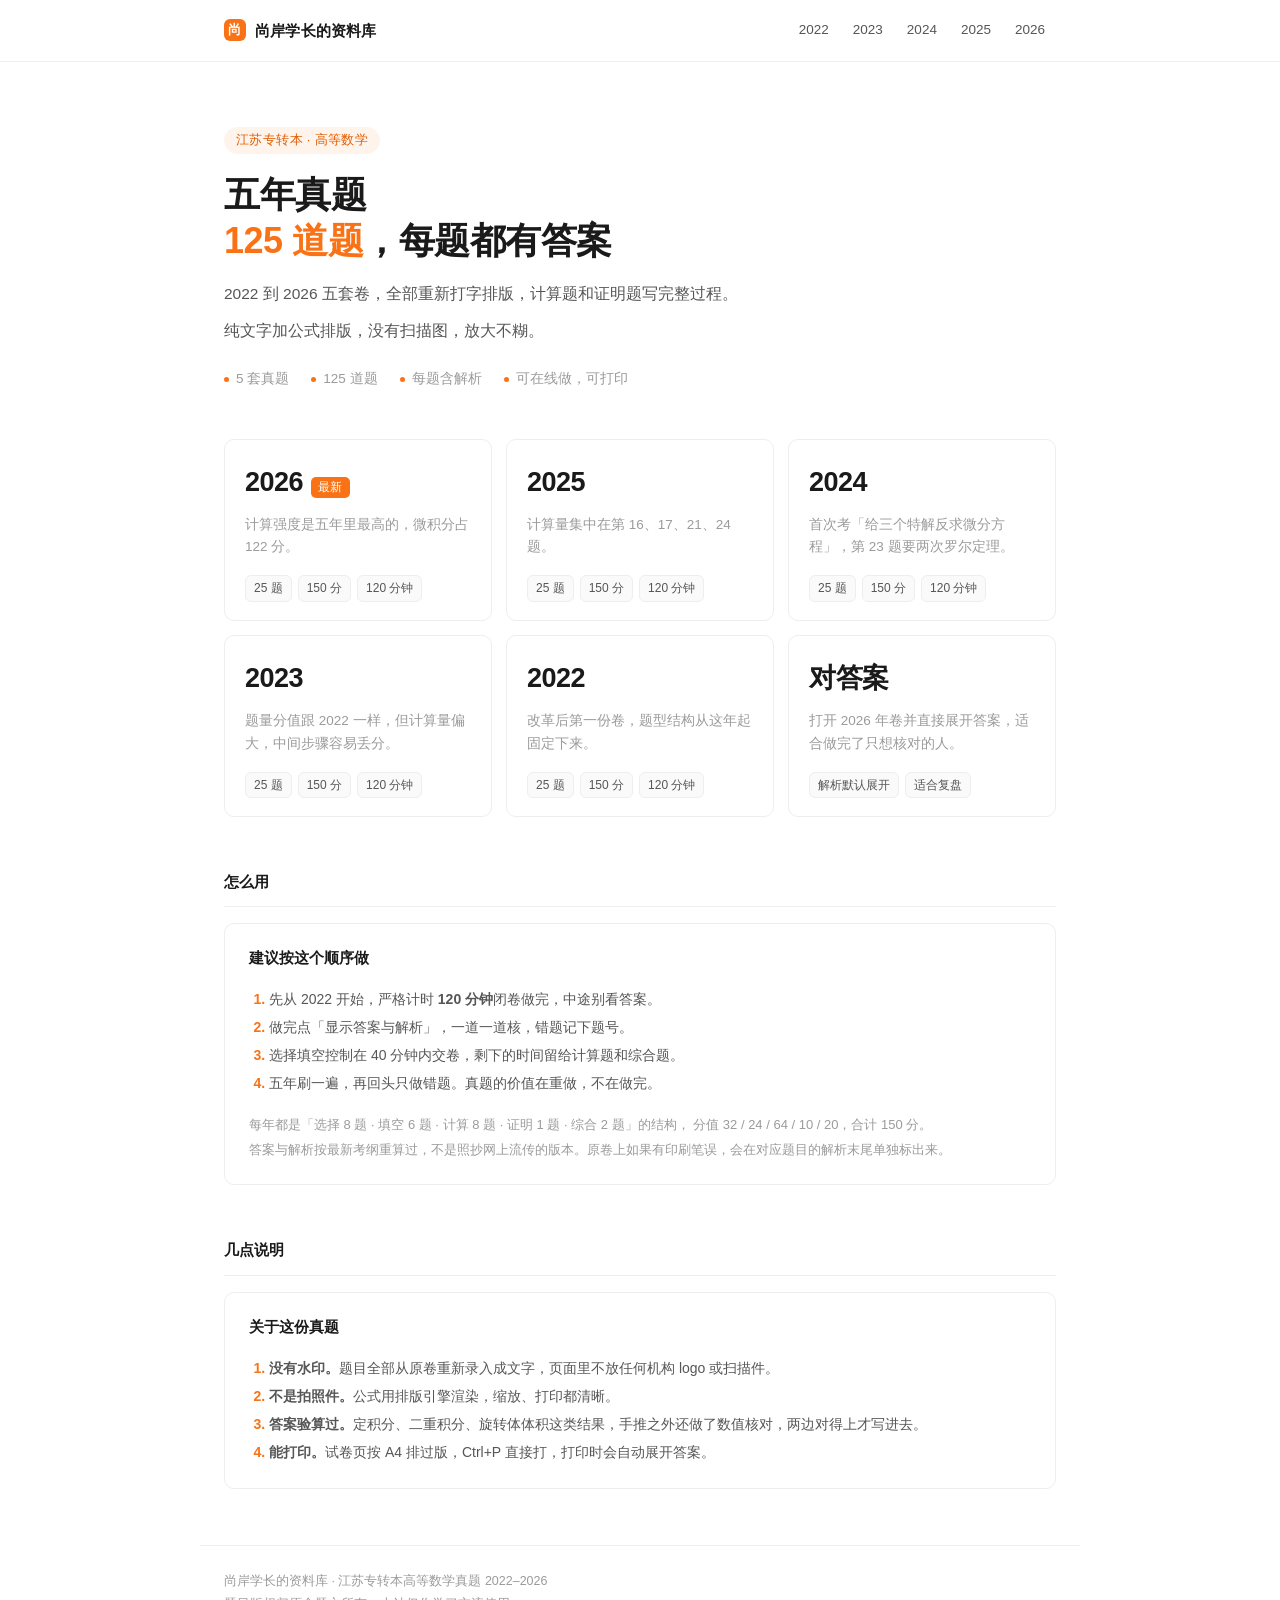
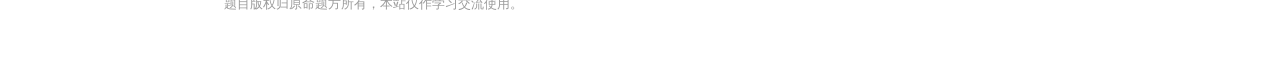
==== index.html @ 89aaf675 "江苏专转本高数真题 2022-2026 静态站" ====
<!doctype html>
<html lang="zh-CN">
<head>
<meta charset="utf-8">
<meta name="viewport" content="width=device-width, initial-scale=1">
<title>尚岸学长的资料库 · 江苏专转本高等数学真题 2022–2026</title>
<meta name="description" content="尚岸学长的资料库：2022 至 2026 年江苏省普通高校专转本选拔考试高等数学真题，共 125 题，全部含答案与完整解析，网页直接看，手机也能开。">
<meta name="theme-color" content="#F97316">
<link rel="stylesheet" href="assets/style.css">
</head>
<body>

<div class="topbar">
  <div class="topbar-in">
    <a class="brand" href="index.html"><span class="mark">尚</span>尚岸学长的资料库</a>
    <nav class="topnav">
      <a href="paper.html?y=2022">2022</a>
      <a href="paper.html?y=2023">2023</a>
      <a href="paper.html?y=2024">2024</a>
      <a href="paper.html?y=2025">2025</a>
      <a href="paper.html?y=2026">2026</a>
    </nav>
  </div>
</div>

<div class="wrap">

  <div class="hero">
    <span class="eyebrow">江苏专转本 · 高等数学</span>
    <h1>五年真题<br><span class="o">125 道题</span>，每题都有答案</h1>
    <p class="lead">2022 到 2026 五套卷，全部重新打字排版，计算题和证明题写完整过程。</p>
    <p class="lead">纯文字加公式排版，没有扫描图，放大不糊。</p>
    <div class="meta-line">
      <span>5 套真题</span>
      <span>125 道题</span>
      <span>每题含解析</span>
      <span>可在线做，可打印</span>
    </div>
  </div>

  <div class="year-grid">
    <a class="ycard" href="paper.html?y=2026">
      <div class="yr">2026<small>最新</small></div>
      <div class="desc">计算强度是五年里最高的，微积分占 122 分。</div>
      <div class="tags"><span class="tag">25 题</span><span class="tag">150 分</span><span class="tag">120 分钟</span></div>
    </a>

    <a class="ycard" href="paper.html?y=2025">
      <div class="yr">2025</div>
      <div class="desc">计算量集中在第 16、17、21、24 题。</div>
      <div class="tags"><span class="tag">25 题</span><span class="tag">150 分</span><span class="tag">120 分钟</span></div>
    </a>

    <a class="ycard" href="paper.html?y=2024">
      <div class="yr">2024</div>
      <div class="desc">首次考「给三个特解反求微分方程」，第 23 题要两次罗尔定理。</div>
      <div class="tags"><span class="tag">25 题</span><span class="tag">150 分</span><span class="tag">120 分钟</span></div>
    </a>

    <a class="ycard" href="paper.html?y=2023">
      <div class="yr">2023</div>
      <div class="desc">题量分值跟 2022 一样，但计算量偏大，中间步骤容易丢分。</div>
      <div class="tags"><span class="tag">25 题</span><span class="tag">150 分</span><span class="tag">120 分钟</span></div>
    </a>

    <a class="ycard" href="paper.html?y=2022">
      <div class="yr">2022</div>
      <div class="desc">改革后第一份卷，题型结构从这年起固定下来。</div>
      <div class="tags"><span class="tag">25 题</span><span class="tag">150 分</span><span class="tag">120 分钟</span></div>
    </a>

    <a class="ycard" href="paper.html?y=2026&amp;a=1">
      <div class="yr">对答案</div>
      <div class="desc">打开 2026 年卷并直接展开答案，适合做完了只想核对的人。</div>
      <div class="tags"><span class="tag">解析默认展开</span><span class="tag">适合复盘</span></div>
    </a>
  </div>

  <div class="section-title">怎么用</div>
  <div class="howto">
    <h3>建议按这个顺序做</h3>
    <ol>
      <li>先从 2022 开始，严格计时 <b>120 分钟</b>闭卷做完，中途别看答案。</li>
      <li>做完点「显示答案与解析」，一道一道核，错题记下题号。</li>
      <li>选择填空控制在 40 分钟内交卷，剩下的时间留给计算题和综合题。</li>
      <li>五年刷一遍，再回头只做错题。真题的价值在重做，不在做完。</li>
    </ol>
    <div class="fine">
      每年都是「选择 8 题 · 填空 6 题 · 计算 8 题 · 证明 1 题 · 综合 2 题」的结构，
      分值 32 / 24 / 64 / 10 / 20，合计 150 分。<br>
      答案与解析按最新考纲重算过，不是照抄网上流传的版本。原卷上如果有印刷笔误，会在对应题目的解析末尾单独标出来。
    </div>
  </div>

  <div class="section-title">几点说明</div>
  <div class="howto">
    <h3>关于这份真题</h3>
    <ol>
      <li><b>没有水印。</b>题目全部从原卷重新录入成文字，页面里不放任何机构 logo 或扫描件。</li>
      <li><b>不是拍照件。</b>公式用排版引擎渲染，缩放、打印都清晰。</li>
      <li><b>答案验算过。</b>定积分、二重积分、旋转体体积这类结果，手推之外还做了数值核对，两边对得上才写进去。</li>
      <li><b>能打印。</b>试卷页按 A4 排过版，Ctrl+P 直接打，打印时会自动展开答案。</li>
    </ol>
  </div>

</div>

<footer class="foot">
  尚岸学长的资料库 · 江苏专转本高等数学真题 2022–2026<br>
  题目版权归原命题方所有，本站仅作学习交流使用。
</footer>

<script src="assets/site.js"></script>
</body>
</html>
---- assets/style.css ----
/* 尚岸学长的资料库 · 江苏专转本高等数学真题
   简约白底 + 橘色点缀，无第三方品牌元素 */

:root {
  --white: #FFFFFF;
  --bg: #FFFFFF;
  --soft: #FAFAFA;
  --ink: #1A1A1A;
  --ink-2: #565656;
  --ink-3: #9B9B9B;
  --line: #EEEEEE;
  --line-2: #E2E2E2;
  --o: #F97316;
  --o-d: #E25C00;
  --o-t: #FFF4EC;
  --o-line: #FFD9BE;
  --radius: 10px;
}

* { box-sizing: border-box; }

html { -webkit-text-size-adjust: 100%; }

body {
  margin: 0;
  background: var(--bg);
  color: var(--ink);
  font-family: -apple-system, BlinkMacSystemFont, "Segoe UI", "PingFang SC",
               "Hiragino Sans GB", "Microsoft YaHei", "Helvetica Neue", Arial, sans-serif;
  -webkit-font-smoothing: antialiased;
  line-height: 1.7;
  font-size: 15px;
}

a { color: var(--o-d); text-decoration: none; }
a:hover { color: var(--o); }

/* ---------- 顶部 ---------- */
.topbar {
  background: rgba(255,255,255,.94);
  border-bottom: 1px solid var(--line);
  backdrop-filter: saturate(180%) blur(10px);
  position: sticky; top: 0; z-index: 50;
}
.topbar-in {
  max-width: 880px; margin: 0 auto; padding: 14px 24px;
  display: flex; align-items: center; gap: 12px;
}
.brand {
  display: inline-flex; align-items: center; gap: 9px;
  font-size: 15px; font-weight: 600; color: var(--ink); white-space: nowrap;
  letter-spacing: .2px;
}
.brand:hover { color: var(--ink); }
.brand .mark {
  width: 22px; height: 22px; border-radius: 6px; background: var(--o);
  color: #fff; font-size: 13px; font-weight: 600; line-height: 22px;
  text-align: center; flex: 0 0 auto;
}
.topnav { margin-left: auto; display: flex; gap: 2px; flex-wrap: nowrap; }
.topnav a {
  font-size: 13.5px; color: var(--ink-2); padding: 5px 11px; border-radius: 7px;
  transition: background .14s ease, color .14s ease;
}
.topnav a:hover { background: var(--soft); color: var(--ink); }
.topnav a.on { background: var(--o); color: #fff; }

/* ---------- 容器 ---------- */
.wrap { max-width: 880px; margin: 0 auto; padding: 0 24px 0; }

/* ---------- 首页 ---------- */
.hero { padding: 64px 0 8px; }
.hero .eyebrow {
  display: inline-block; font-size: 12.5px; color: var(--o-d); background: var(--o-t);
  border-radius: 999px; padding: 3px 12px; margin-bottom: 18px; letter-spacing: .4px;
}
.hero h1 {
  font-size: 36px; line-height: 1.28; margin: 0 0 16px; font-weight: 700;
  letter-spacing: -.5px;
}
.hero h1 .o { color: var(--o); }
.hero p.lead {
  font-size: 15.5px; color: var(--ink-2); margin: 0 0 8px; max-width: 620px; line-height: 1.85;
}
.hero .meta-line {
  font-size: 13.5px; color: var(--ink-3); margin-top: 22px;
  display: flex; gap: 10px 22px; flex-wrap: wrap;
}
.hero .meta-line span { display: inline-flex; align-items: center; gap: 7px; }
.hero .meta-line span::before {
  content: ""; width: 5px; height: 5px; border-radius: 50%; background: var(--o);
}

/* 年份卡 */
.year-grid {
  display: grid; grid-template-columns: repeat(auto-fill, minmax(258px, 1fr));
  gap: 14px; margin-top: 40px;
}
.ycard {
  display: flex; flex-direction: column;
  background: var(--white); border: 1px solid var(--line);
  border-radius: var(--radius); padding: 20px 20px 18px; position: relative;
  transition: border-color .16s ease, box-shadow .16s ease, transform .16s ease;
}
.ycard:hover {
  border-color: var(--o); box-shadow: 0 4px 18px -6px rgba(249,115,22,.18);
  transform: translateY(-1px); color: inherit;
}
.ycard .yr {
  font-size: 27px; font-weight: 700; letter-spacing: -.5px; color: var(--ink);
  display: flex; align-items: baseline; gap: 8px;
}
.ycard .yr small {
  font-size: 11.5px; font-weight: 500; color: #fff; background: var(--o);
  border-radius: 5px; padding: 1px 7px; letter-spacing: .3px;
}
.ycard .desc { font-size: 13.5px; color: var(--ink-3); margin-top: 8px; line-height: 1.7; }
.ycard .tags { margin-top: auto; padding-top: 16px; display: flex; gap: 6px; flex-wrap: wrap; }
.tag {
  font-size: 12px; color: var(--ink-2); background: var(--soft);
  border: 1px solid var(--line); border-radius: 6px; padding: 2px 8px;
}
.ycard .go { position: absolute; right: 18px; top: 22px; font-size: 13px; color: var(--o); }

/* 区块标题 */
.section-title {
  font-size: 15px; font-weight: 600; color: var(--ink); margin: 52px 0 16px;
  padding-bottom: 12px; border-bottom: 1px solid var(--line);
}

.howto {
  border: 1px solid var(--line); border-radius: var(--radius);
  padding: 22px 24px; margin-top: 16px;
}
.howto h3 { font-size: 14.5px; margin: 0 0 14px; font-weight: 600; }
.howto ol { margin: 0; padding-left: 20px; font-size: 14px; color: var(--ink-2); line-height: 2; }
.howto ol li::marker { color: var(--o); font-weight: 600; }
.howto .fine { font-size: 13px; color: var(--ink-3); margin-top: 16px; line-height: 1.9; }
.howto .fine b { color: var(--ink-2); }

footer.foot {
  max-width: 880px; margin: 56px auto 0; padding: 24px 24px 56px;
  font-size: 12.5px; color: var(--ink-3); line-height: 1.9;
  border-top: 1px solid var(--line);
}

/* ---------- 试卷页 ---------- */
.paper-head { padding: 48px 0 0; text-align: center; }
.paper-head h1 {
  font-size: 23px; margin: 0 0 10px; font-weight: 700; letter-spacing: -.3px;
}
.paper-head .meta { font-size: 13px; color: var(--ink-3); margin: 0; }
.paper-head .meta i { font-style: normal; margin: 0 10px; color: var(--line-2); }
.paper-head .rule { height: 3px; width: 44px; background: var(--o); margin: 26px auto 0; border-radius: 2px; }

.toolbar { display: flex; align-items: center; gap: 10px; flex-wrap: wrap; padding: 26px 0 0; }
.btn {
  font-family: inherit; font-size: 13.5px; cursor: pointer; line-height: 1.4;
  background: var(--white); color: var(--ink-2);
  border: 1px solid var(--line-2); border-radius: 8px; padding: 7px 15px;
  transition: all .14s ease;
}
.btn:hover { border-color: var(--ink-3); color: var(--ink); }
.btn.primary { background: var(--o); border-color: var(--o); color: #fff; font-weight: 500; }
.btn.primary:hover { background: var(--o-d); border-color: var(--o-d); color: #fff; }
.btn.on { background: var(--o-t); border-color: var(--o-line); color: var(--o-d); }
.toolbar .spacer { flex: 1; }
.toolbar .hint { font-size: 12.5px; color: var(--ink-3); }

.notebox {
  background: var(--soft); border: 1px solid var(--line);
  padding: 13px 16px; font-size: 13px; color: var(--ink-2); line-height: 1.8;
  margin: 18px 0 0; border-radius: 8px;
}

/* 分节 */
.sec { margin-top: 46px; }
.sec > h2 {
  font-size: 16px; margin: 0 0 8px; font-weight: 700; letter-spacing: .2px;
  position: relative; padding-left: 13px; line-height: 1.55;
}
.sec > h2::before {
  content: ""; position: absolute; left: 0; top: .38em;
  width: 3px; height: 15px; background: var(--o); border-radius: 2px;
}
.sec > h2 em { font-style: normal; font-size: 12.5px; color: var(--ink-3); font-weight: 400; margin-left: 8px; }
.sec > .secnote { font-size: 13px; color: var(--ink-3); margin: 0 0 18px 13px; }

/* 题目 */
.q {
  border: 1px solid var(--line); border-radius: var(--radius);
  padding: 20px 22px 18px; margin: 0 0 12px; background: var(--white);
  transition: border-color .16s ease;
}
.q:hover { border-color: var(--line-2); }
.q .stem { font-size: 15px; line-height: 2; }
.q .qn { color: var(--o); font-weight: 700; margin-right: 6px; }
.opts { display: flex; flex-wrap: wrap; gap: 6px 40px; margin: 10px 0 0 23px; font-size: 14.5px; }
.opts > div { min-width: 100px; }
.opts .k { color: var(--ink-3); margin-right: 5px; font-weight: 600; }

/* 解析 */
.sol {
  display: none; margin: 16px 0 0; padding: 16px 16px 6px;
  border-top: 1px solid var(--line); background: var(--soft); border-radius: 8px;
  font-size: 14px; line-height: 2; color: var(--ink-2);
}
body.show-answer .sol { display: block; }
.sol .anstag {
  display: inline-block; font-size: 12px; color: var(--o-d); background: var(--o-t);
  border: 1px solid var(--o-line); border-radius: 5px;
  padding: 1px 8px; margin-right: 9px; font-weight: 500;
}
.sol .lab {
  display: inline; font-size: 12px; color: #7D7D7D;
  letter-spacing: .5px; margin-right: 7px; font-weight: 500;
}
.solbody { margin-top: 8px; }
.sol strong { color: var(--ink); font-weight: 600; }
.sol p { margin: 6px 0; }

/* 解析里的空行 → 段间距 */
.pgap { display: block; height: 8px; }

/* 表格 */
.tbl { overflow-x: auto; margin: 10px 0; }
.tbl table { border-collapse: collapse; font-size: 13.5px; }
.tbl th, .tbl td { border: 1px solid var(--line-2); padding: 6px 15px; text-align: center; white-space: nowrap; }
.tbl th { background: var(--white); font-weight: 600; color: var(--ink); }

/* 卷尾答案速查（默认不显示，点开答案才出现） */
.ansblock { display: none; margin-top: 46px; }
body.show-answer .ansblock { display: block; }
.ansblock > h2 {
  font-size: 16px; margin: 0 0 6px; font-weight: 700;
  position: relative; padding-left: 13px; line-height: 1.55;
}
.ansblock > h2::before {
  content: ""; position: absolute; left: 0; top: .38em;
  width: 3px; height: 15px; background: var(--o); border-radius: 2px;
}
.ansblock .sub { font-size: 13px; color: var(--ink-3); margin: 0 0 14px 13px; }
.ansbox {
  border: 1px solid var(--line); border-radius: var(--radius);
  padding: 18px 20px; font-size: 14px; line-height: 2.1; background: var(--white);
}
.ansbox b { color: var(--o-d); font-weight: 600; }
.ansbox .row { margin-bottom: 8px; }
.ansbox .row:last-child { margin-bottom: 0; }
.ansbox .cell { display: inline-block; margin-right: 18px; white-space: nowrap; }

.paper-foot {
  margin-top: 44px; padding: 22px 0 0; border-top: 1px solid var(--line);
  text-align: center; font-size: 13px; color: var(--ink-3); line-height: 2;
}

/* MathJax */
mjx-container { font-size: 103% !important; }
mjx-container[display="true"] { margin: 10px 0 !important; }
mjx-container[jax="SVG"][display="true"] { overflow-x: auto; overflow-y: hidden; }

.loading { padding: 90px 0; text-align: center; color: var(--ink-3); font-size: 14px; }

.totop {
  position: fixed; right: 22px; bottom: 22px; z-index: 60;
  width: 38px; height: 38px; border-radius: 50%;
  background: var(--white); border: 1px solid var(--line-2); color: var(--ink-2);
  box-shadow: 0 4px 14px -6px rgba(0,0,0,.18); cursor: pointer; font-size: 15px;
  display: none; align-items: center; justify-content: center; font-family: inherit;
}
.totop.show { display: flex; }
.totop:hover { border-color: var(--o); color: var(--o); }

/* ---------- 打印 ---------- */
@media print {
  body { background: #fff; }
  .topbar, .toolbar, .totop, footer.foot, .paper-foot { display: none !important; }
  .wrap { max-width: none; padding: 0; }
  .q { break-inside: avoid; page-break-inside: avoid; border-color: #ddd; }
  .sol { display: block !important; background: #fff; }
  .ansblock { display: block !important; }
  a { color: inherit; }
}

@media (max-width: 640px) {
  body { font-size: 14.5px; }
  .hero { padding: 40px 0 0; }
  .hero h1 { font-size: 26px; }
  .hero .lead { font-size: 14.5px; }
  .year-grid { grid-template-columns: 1fr; gap: 10px; margin-top: 28px; }
  .topbar-in { padding: 11px 14px; gap: 6px; flex-wrap: nowrap; }
  .brand { font-size: 14px; }
  .brand .mark { width: 20px; height: 20px; line-height: 20px; font-size: 12px; }
  .topnav { gap: 0; }
  .topnav a { padding: 4px 6px; font-size: 12.5px; }
  .wrap { padding: 0 16px; }
  .q { padding: 16px 15px 14px; }
  .opts { margin-left: 0; gap: 4px 20px; }
  .opts > div { min-width: 44%; }
  .sol { padding: 13px 12px 4px; font-size: 13.5px; }
  .paper-head { padding: 32px 0 0; }
  .paper-head h1 { font-size: 18px; }
  mjx-container { font-size: 100% !important; }
  .section-title { margin-top: 40px; }
  .howto { padding: 18px 16px; }
}
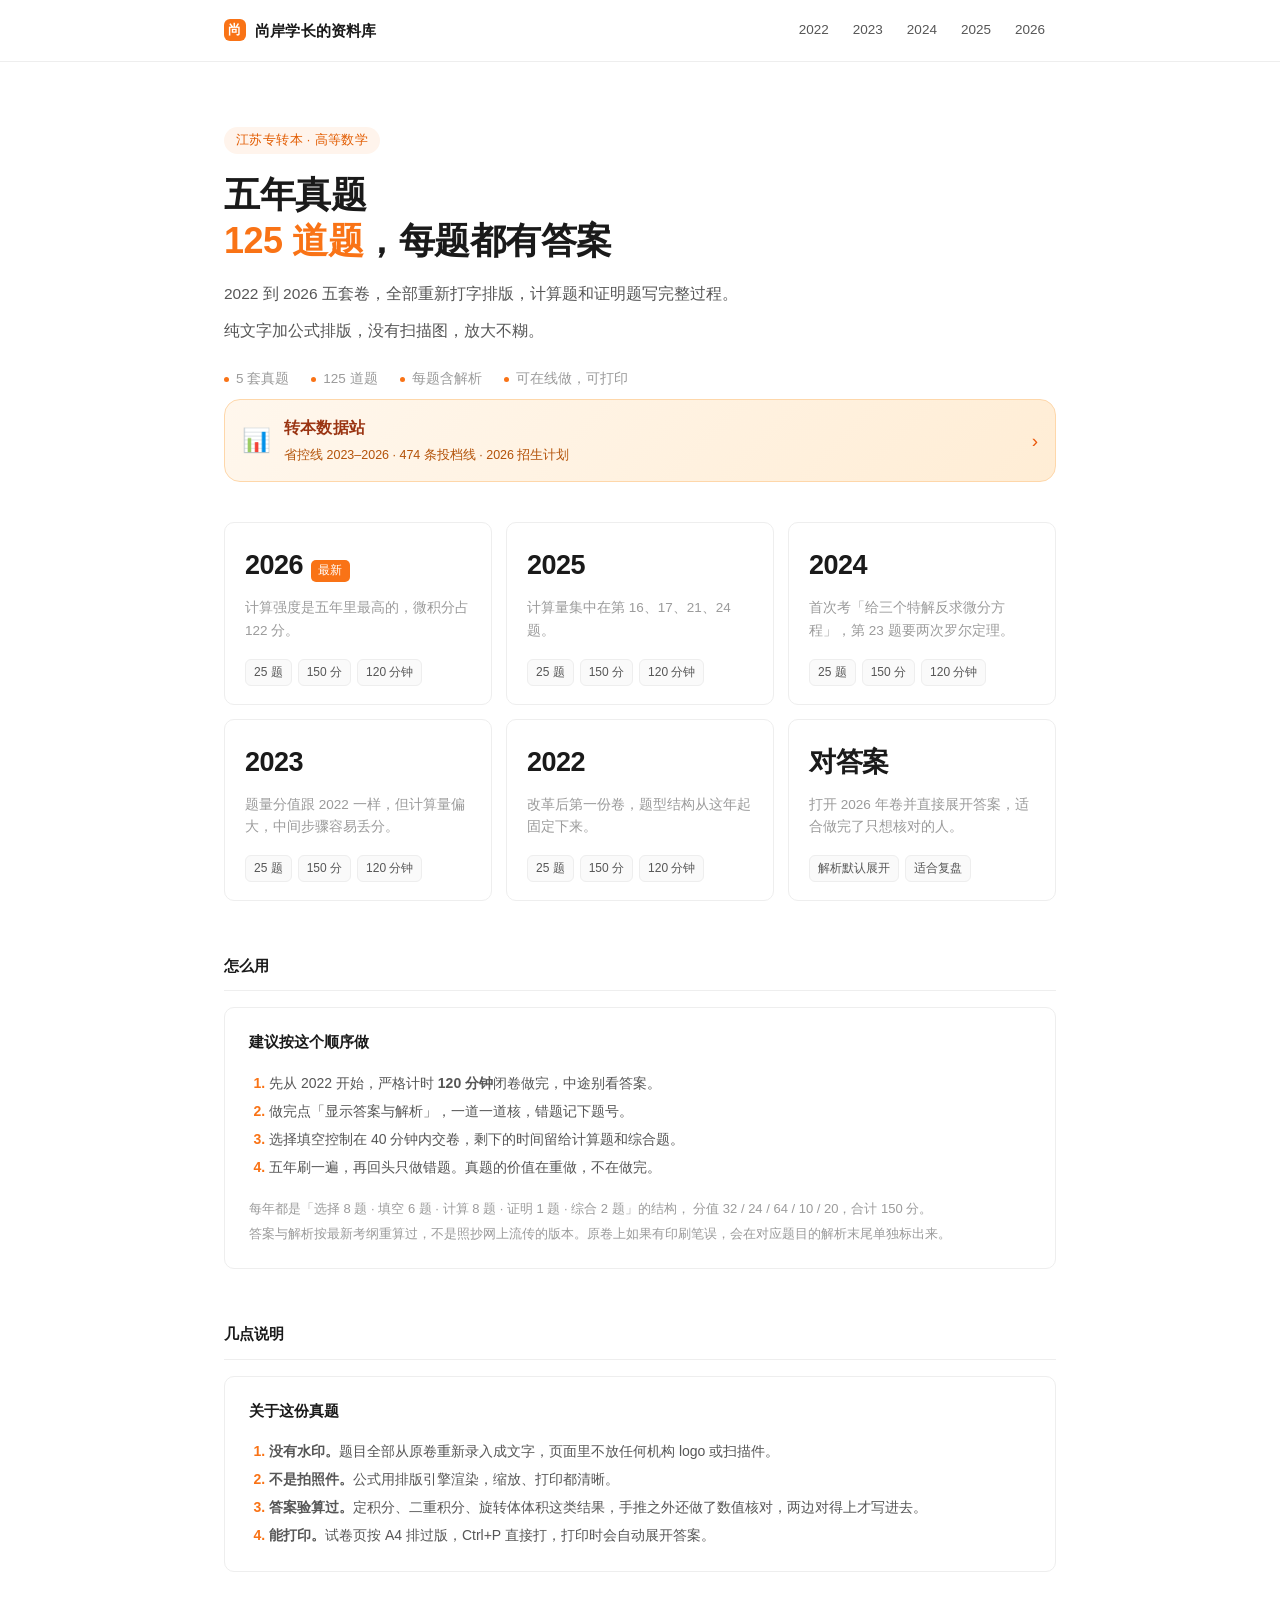
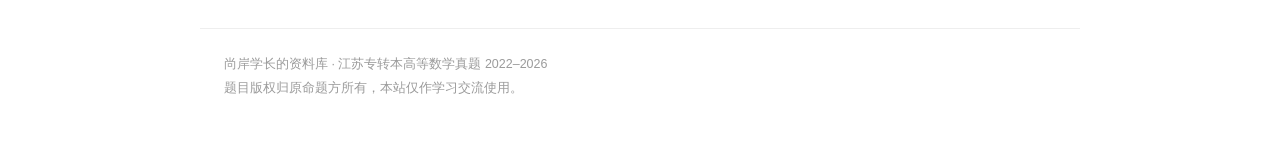
==== commit d74ea547: "新增转本数据站：省控线 2023-2026、474 条投档线、2026 招生计划、扩招对比、院校库、时间轴；首页加入口" ====
--- a/index.html
+++ b/index.html
@@ -1,115 +1,117 @@
-<!doctype html>
-<html lang="zh-CN">
-<head>
-<meta charset="utf-8">
-<meta name="viewport" content="width=device-width, initial-scale=1">
-<title>尚岸学长的资料库 · 江苏专转本高等数学真题 2022–2026</title>
-<meta name="description" content="尚岸学长的资料库：2022 至 2026 年江苏省普通高校专转本选拔考试高等数学真题，共 125 题，全部含答案与完整解析，网页直接看，手机也能开。">
-<meta name="theme-color" content="#F97316">
-<link rel="stylesheet" href="assets/style.css">
-</head>
-<body>
+<!doctype html>
+<html lang="zh-CN">
+<head>
+<meta charset="utf-8">
+<meta name="viewport" content="width=device-width, initial-scale=1">
+<title>尚岸学长的资料库 · 江苏专转本高等数学真题 2022–2026</title>
+<meta name="description" content="尚岸学长的资料库：2022 至 2026 年江苏省普通高校专转本选拔考试高等数学真题，共 125 题，全部含答案与完整解析，网页直接看，手机也能开。">
+<meta name="theme-color" content="#F97316">
+<link rel="stylesheet" href="assets/style.css">
+</head>
+<body>
+
+<div class="topbar">
+  <div class="topbar-in">
+    <a class="brand" href="index.html"><span class="mark">尚</span>尚岸学长的资料库</a>
+    <nav class="topnav">
+      <a href="paper.html?y=2022">2022</a>
+      <a href="paper.html?y=2023">2023</a>
+      <a href="paper.html?y=2024">2024</a>
+      <a href="paper.html?y=2025">2025</a>
+      <a href="paper.html?y=2026">2026</a>
+    </nav>
+  </div>
+</div>
+
+<div class="wrap">
+
+  <div class="hero">
+    <span class="eyebrow">江苏专转本 · 高等数学</span>
+    <h1>五年真题<br><span class="o">125 道题</span>，每题都有答案</h1>
+    <p class="lead">2022 到 2026 五套卷，全部重新打字排版，计算题和证明题写完整过程。</p>
+    <p class="lead">纯文字加公式排版，没有扫描图，放大不糊。</p>
+    <div class="meta-line">
+      <span>5 套真题</span>
+      <span>125 道题</span>
+      <span>每题含解析</span>
+      <span>可在线做，可打印</span>
+    </div>
+  </div>
+
+  <a href="data/" style="display:flex;align-items:center;gap:13px;margin:0 0 20px;padding:15px 17px;border-radius:16px;background:linear-gradient(135deg,#FFF7ED,#FFEDD5);border:1px solid #FED7AA;text-decoration:none"><span style="font-size:23px;line-height:1">📊</span><span style="flex:1"><b style="display:block;font-size:15.5px;color:#9A3412;letter-spacing:.2px">转本数据站</b><span style="font-size:12.5px;color:#B45309">省控线 2023–2026 · 474 条投档线 · 2026 招生计划</span></span><span style="color:#EA580C;font-size:19px;line-height:1">›</span></a>
 
-<div class="topbar">
-  <div class="topbar-in">
-    <a class="brand" href="index.html"><span class="mark">尚</span>尚岸学长的资料库</a>
-    <nav class="topnav">
-      <a href="paper.html?y=2022">2022</a>
-      <a href="paper.html?y=2023">2023</a>
-      <a href="paper.html?y=2024">2024</a>
-      <a href="paper.html?y=2025">2025</a>
-      <a href="paper.html?y=2026">2026</a>
-    </nav>
-  </div>
-</div>
-
-<div class="wrap">
-
-  <div class="hero">
-    <span class="eyebrow">江苏专转本 · 高等数学</span>
-    <h1>五年真题<br><span class="o">125 道题</span>，每题都有答案</h1>
-    <p class="lead">2022 到 2026 五套卷，全部重新打字排版，计算题和证明题写完整过程。</p>
-    <p class="lead">纯文字加公式排版，没有扫描图，放大不糊。</p>
-    <div class="meta-line">
-      <span>5 套真题</span>
-      <span>125 道题</span>
-      <span>每题含解析</span>
-      <span>可在线做，可打印</span>
-    </div>
-  </div>
-
-  <div class="year-grid">
-    <a class="ycard" href="paper.html?y=2026">
-      <div class="yr">2026<small>最新</small></div>
-      <div class="desc">计算强度是五年里最高的，微积分占 122 分。</div>
-      <div class="tags"><span class="tag">25 题</span><span class="tag">150 分</span><span class="tag">120 分钟</span></div>
-    </a>
-
-    <a class="ycard" href="paper.html?y=2025">
-      <div class="yr">2025</div>
-      <div class="desc">计算量集中在第 16、17、21、24 题。</div>
-      <div class="tags"><span class="tag">25 题</span><span class="tag">150 分</span><span class="tag">120 分钟</span></div>
-    </a>
-
-    <a class="ycard" href="paper.html?y=2024">
-      <div class="yr">2024</div>
-      <div class="desc">首次考「给三个特解反求微分方程」，第 23 题要两次罗尔定理。</div>
-      <div class="tags"><span class="tag">25 题</span><span class="tag">150 分</span><span class="tag">120 分钟</span></div>
-    </a>
-
-    <a class="ycard" href="paper.html?y=2023">
-      <div class="yr">2023</div>
-      <div class="desc">题量分值跟 2022 一样，但计算量偏大，中间步骤容易丢分。</div>
-      <div class="tags"><span class="tag">25 题</span><span class="tag">150 分</span><span class="tag">120 分钟</span></div>
-    </a>
-
-    <a class="ycard" href="paper.html?y=2022">
-      <div class="yr">2022</div>
-      <div class="desc">改革后第一份卷，题型结构从这年起固定下来。</div>
-      <div class="tags"><span class="tag">25 题</span><span class="tag">150 分</span><span class="tag">120 分钟</span></div>
-    </a>
-
-    <a class="ycard" href="paper.html?y=2026&amp;a=1">
-      <div class="yr">对答案</div>
-      <div class="desc">打开 2026 年卷并直接展开答案，适合做完了只想核对的人。</div>
-      <div class="tags"><span class="tag">解析默认展开</span><span class="tag">适合复盘</span></div>
-    </a>
-  </div>
-
-  <div class="section-title">怎么用</div>
-  <div class="howto">
-    <h3>建议按这个顺序做</h3>
-    <ol>
-      <li>先从 2022 开始，严格计时 <b>120 分钟</b>闭卷做完，中途别看答案。</li>
-      <li>做完点「显示答案与解析」，一道一道核，错题记下题号。</li>
-      <li>选择填空控制在 40 分钟内交卷，剩下的时间留给计算题和综合题。</li>
-      <li>五年刷一遍，再回头只做错题。真题的价值在重做，不在做完。</li>
-    </ol>
-    <div class="fine">
-      每年都是「选择 8 题 · 填空 6 题 · 计算 8 题 · 证明 1 题 · 综合 2 题」的结构，
-      分值 32 / 24 / 64 / 10 / 20，合计 150 分。<br>
-      答案与解析按最新考纲重算过，不是照抄网上流传的版本。原卷上如果有印刷笔误，会在对应题目的解析末尾单独标出来。
-    </div>
-  </div>
-
-  <div class="section-title">几点说明</div>
-  <div class="howto">
-    <h3>关于这份真题</h3>
-    <ol>
-      <li><b>没有水印。</b>题目全部从原卷重新录入成文字，页面里不放任何机构 logo 或扫描件。</li>
-      <li><b>不是拍照件。</b>公式用排版引擎渲染，缩放、打印都清晰。</li>
-      <li><b>答案验算过。</b>定积分、二重积分、旋转体体积这类结果，手推之外还做了数值核对，两边对得上才写进去。</li>
-      <li><b>能打印。</b>试卷页按 A4 排过版，Ctrl+P 直接打，打印时会自动展开答案。</li>
-    </ol>
-  </div>
-
-</div>
-
-<footer class="foot">
-  尚岸学长的资料库 · 江苏专转本高等数学真题 2022–2026<br>
-  题目版权归原命题方所有，本站仅作学习交流使用。
-</footer>
-
-<script src="assets/site.js"></script>
-</body>
-</html>
+  <div class="year-grid">
+    <a class="ycard" href="paper.html?y=2026">
+      <div class="yr">2026<small>最新</small></div>
+      <div class="desc">计算强度是五年里最高的，微积分占 122 分。</div>
+      <div class="tags"><span class="tag">25 题</span><span class="tag">150 分</span><span class="tag">120 分钟</span></div>
+    </a>
+
+    <a class="ycard" href="paper.html?y=2025">
+      <div class="yr">2025</div>
+      <div class="desc">计算量集中在第 16、17、21、24 题。</div>
+      <div class="tags"><span class="tag">25 题</span><span class="tag">150 分</span><span class="tag">120 分钟</span></div>
+    </a>
+
+    <a class="ycard" href="paper.html?y=2024">
+      <div class="yr">2024</div>
+      <div class="desc">首次考「给三个特解反求微分方程」，第 23 题要两次罗尔定理。</div>
+      <div class="tags"><span class="tag">25 题</span><span class="tag">150 分</span><span class="tag">120 分钟</span></div>
+    </a>
+
+    <a class="ycard" href="paper.html?y=2023">
+      <div class="yr">2023</div>
+      <div class="desc">题量分值跟 2022 一样，但计算量偏大，中间步骤容易丢分。</div>
+      <div class="tags"><span class="tag">25 题</span><span class="tag">150 分</span><span class="tag">120 分钟</span></div>
+    </a>
+
+    <a class="ycard" href="paper.html?y=2022">
+      <div class="yr">2022</div>
+      <div class="desc">改革后第一份卷，题型结构从这年起固定下来。</div>
+      <div class="tags"><span class="tag">25 题</span><span class="tag">150 分</span><span class="tag">120 分钟</span></div>
+    </a>
+
+    <a class="ycard" href="paper.html?y=2026&amp;a=1">
+      <div class="yr">对答案</div>
+      <div class="desc">打开 2026 年卷并直接展开答案，适合做完了只想核对的人。</div>
+      <div class="tags"><span class="tag">解析默认展开</span><span class="tag">适合复盘</span></div>
+    </a>
+  </div>
+
+  <div class="section-title">怎么用</div>
+  <div class="howto">
+    <h3>建议按这个顺序做</h3>
+    <ol>
+      <li>先从 2022 开始，严格计时 <b>120 分钟</b>闭卷做完，中途别看答案。</li>
+      <li>做完点「显示答案与解析」，一道一道核，错题记下题号。</li>
+      <li>选择填空控制在 40 分钟内交卷，剩下的时间留给计算题和综合题。</li>
+      <li>五年刷一遍，再回头只做错题。真题的价值在重做，不在做完。</li>
+    </ol>
+    <div class="fine">
+      每年都是「选择 8 题 · 填空 6 题 · 计算 8 题 · 证明 1 题 · 综合 2 题」的结构，
+      分值 32 / 24 / 64 / 10 / 20，合计 150 分。<br>
+      答案与解析按最新考纲重算过，不是照抄网上流传的版本。原卷上如果有印刷笔误，会在对应题目的解析末尾单独标出来。
+    </div>
+  </div>
+
+  <div class="section-title">几点说明</div>
+  <div class="howto">
+    <h3>关于这份真题</h3>
+    <ol>
+      <li><b>没有水印。</b>题目全部从原卷重新录入成文字，页面里不放任何机构 logo 或扫描件。</li>
+      <li><b>不是拍照件。</b>公式用排版引擎渲染，缩放、打印都清晰。</li>
+      <li><b>答案验算过。</b>定积分、二重积分、旋转体体积这类结果，手推之外还做了数值核对，两边对得上才写进去。</li>
+      <li><b>能打印。</b>试卷页按 A4 排过版，Ctrl+P 直接打，打印时会自动展开答案。</li>
+    </ol>
+  </div>
+
+</div>
+
+<footer class="foot">
+  尚岸学长的资料库 · 江苏专转本高等数学真题 2022–2026<br>
+  题目版权归原命题方所有，本站仅作学习交流使用。
+</footer>
+
+<script src="assets/site.js"></script>
+</body>
+</html>
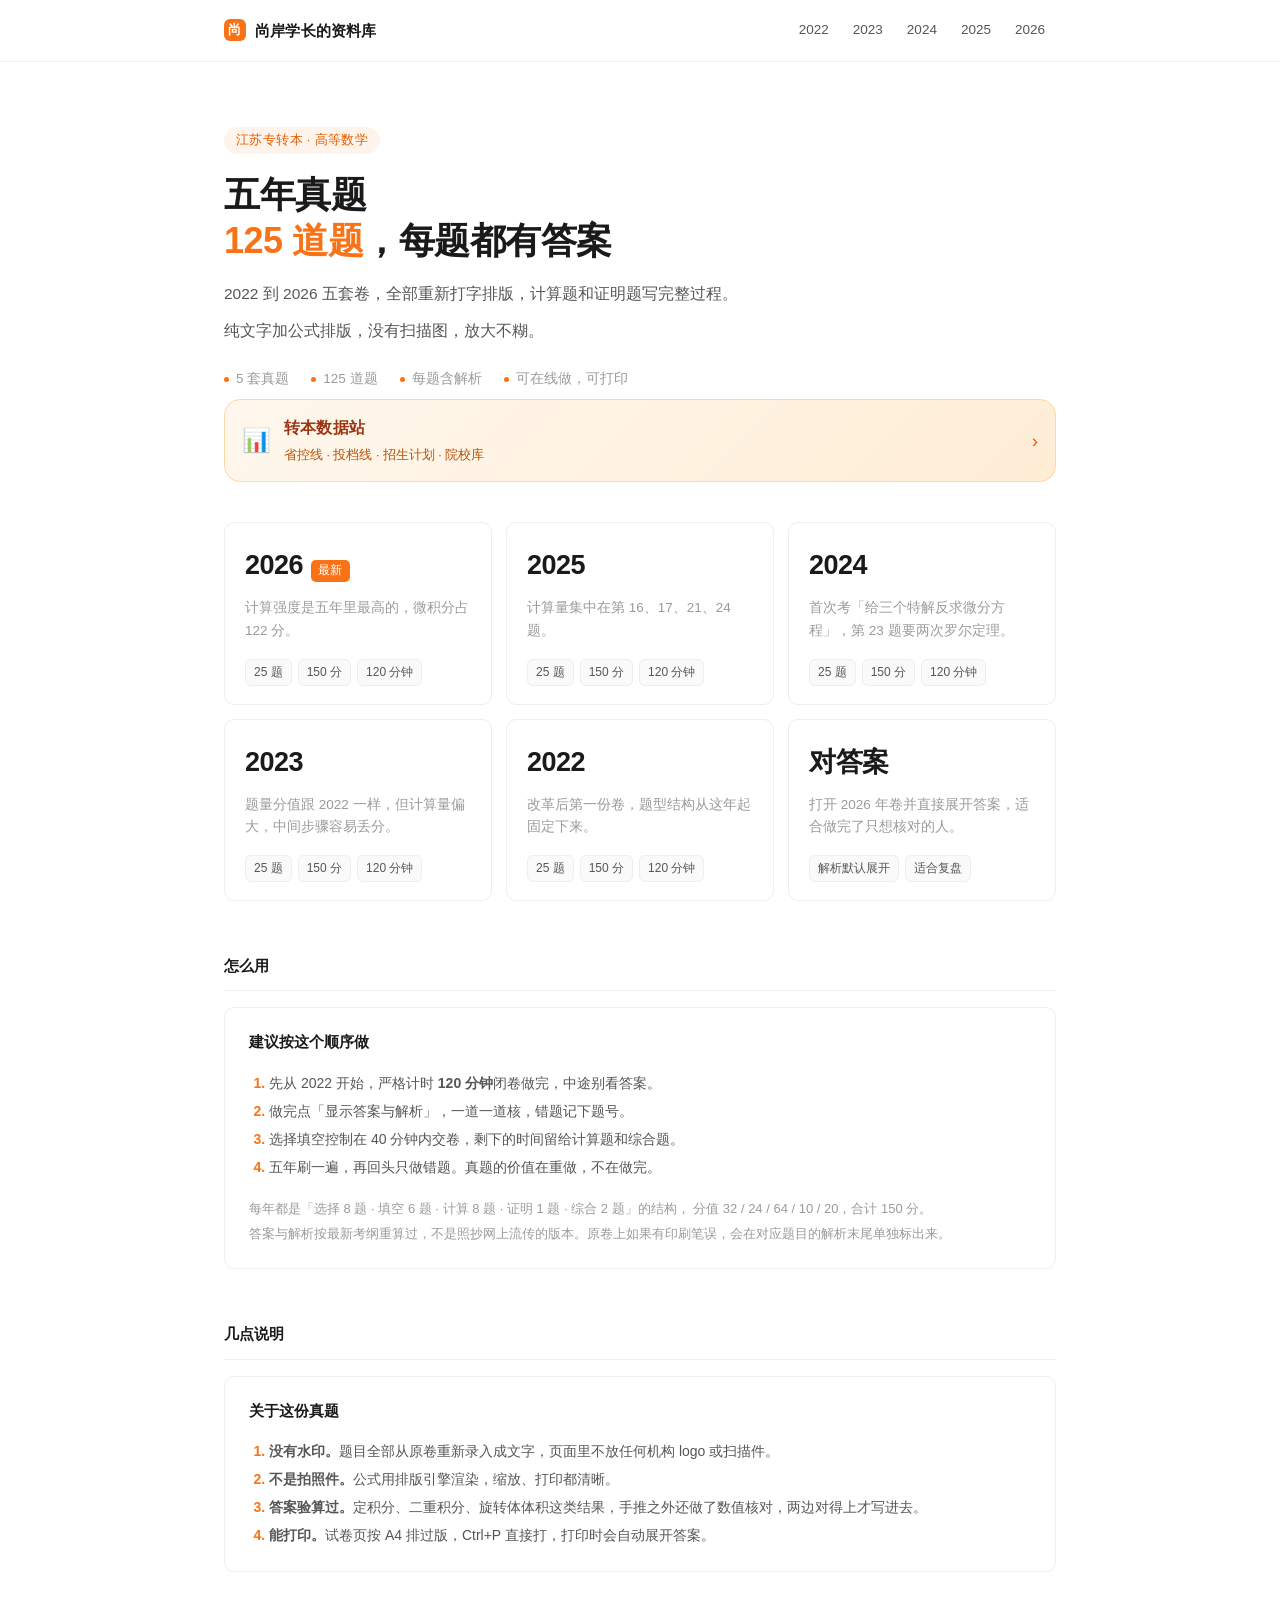
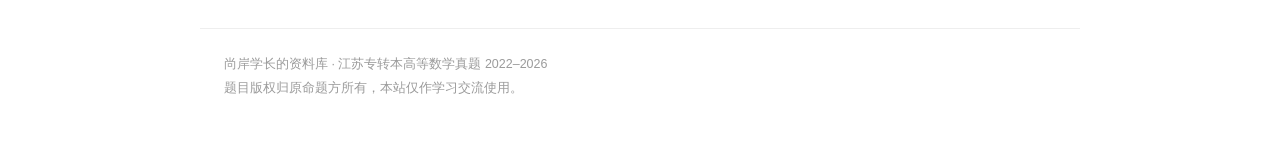
==== commit d055fe41: "新增转本数据站：省控线 2023-2026、474 条投档线、2026 招生计划、扩招对比、院校库、时间轴；首页加入口" ====
--- a/index.html
+++ b/index.html
@@ -38,7 +38,7 @@
     </div>
   </div>
 
-  <a href="data/" style="display:flex;align-items:center;gap:13px;margin:0 0 20px;padding:15px 17px;border-radius:16px;background:linear-gradient(135deg,#FFF7ED,#FFEDD5);border:1px solid #FED7AA;text-decoration:none"><span style="font-size:23px;line-height:1">📊</span><span style="flex:1"><b style="display:block;font-size:15.5px;color:#9A3412;letter-spacing:.2px">转本数据站</b><span style="font-size:12.5px;color:#B45309">省控线 2023–2026 · 474 条投档线 · 2026 招生计划</span></span><span style="color:#EA580C;font-size:19px;line-height:1">›</span></a>
+  <a href="data/" style="display:flex;align-items:center;gap:13px;margin:0 0 20px;padding:15px 17px;border-radius:16px;background:linear-gradient(135deg,#FFF7ED,#FFEDD5);border:1px solid #FED7AA;text-decoration:none"><span style="font-size:23px;line-height:1">📊</span><span style="flex:1"><b style="display:block;font-size:15.5px;color:#9A3412;letter-spacing:.2px">转本数据站</b><span style="font-size:12.5px;color:#B45309">省控线 · 投档线 · 招生计划 · 院校库</span></span><span style="color:#EA580C;font-size:19px;line-height:1">›</span></a>
 
   <div class="year-grid">
     <a class="ycard" href="paper.html?y=2026">
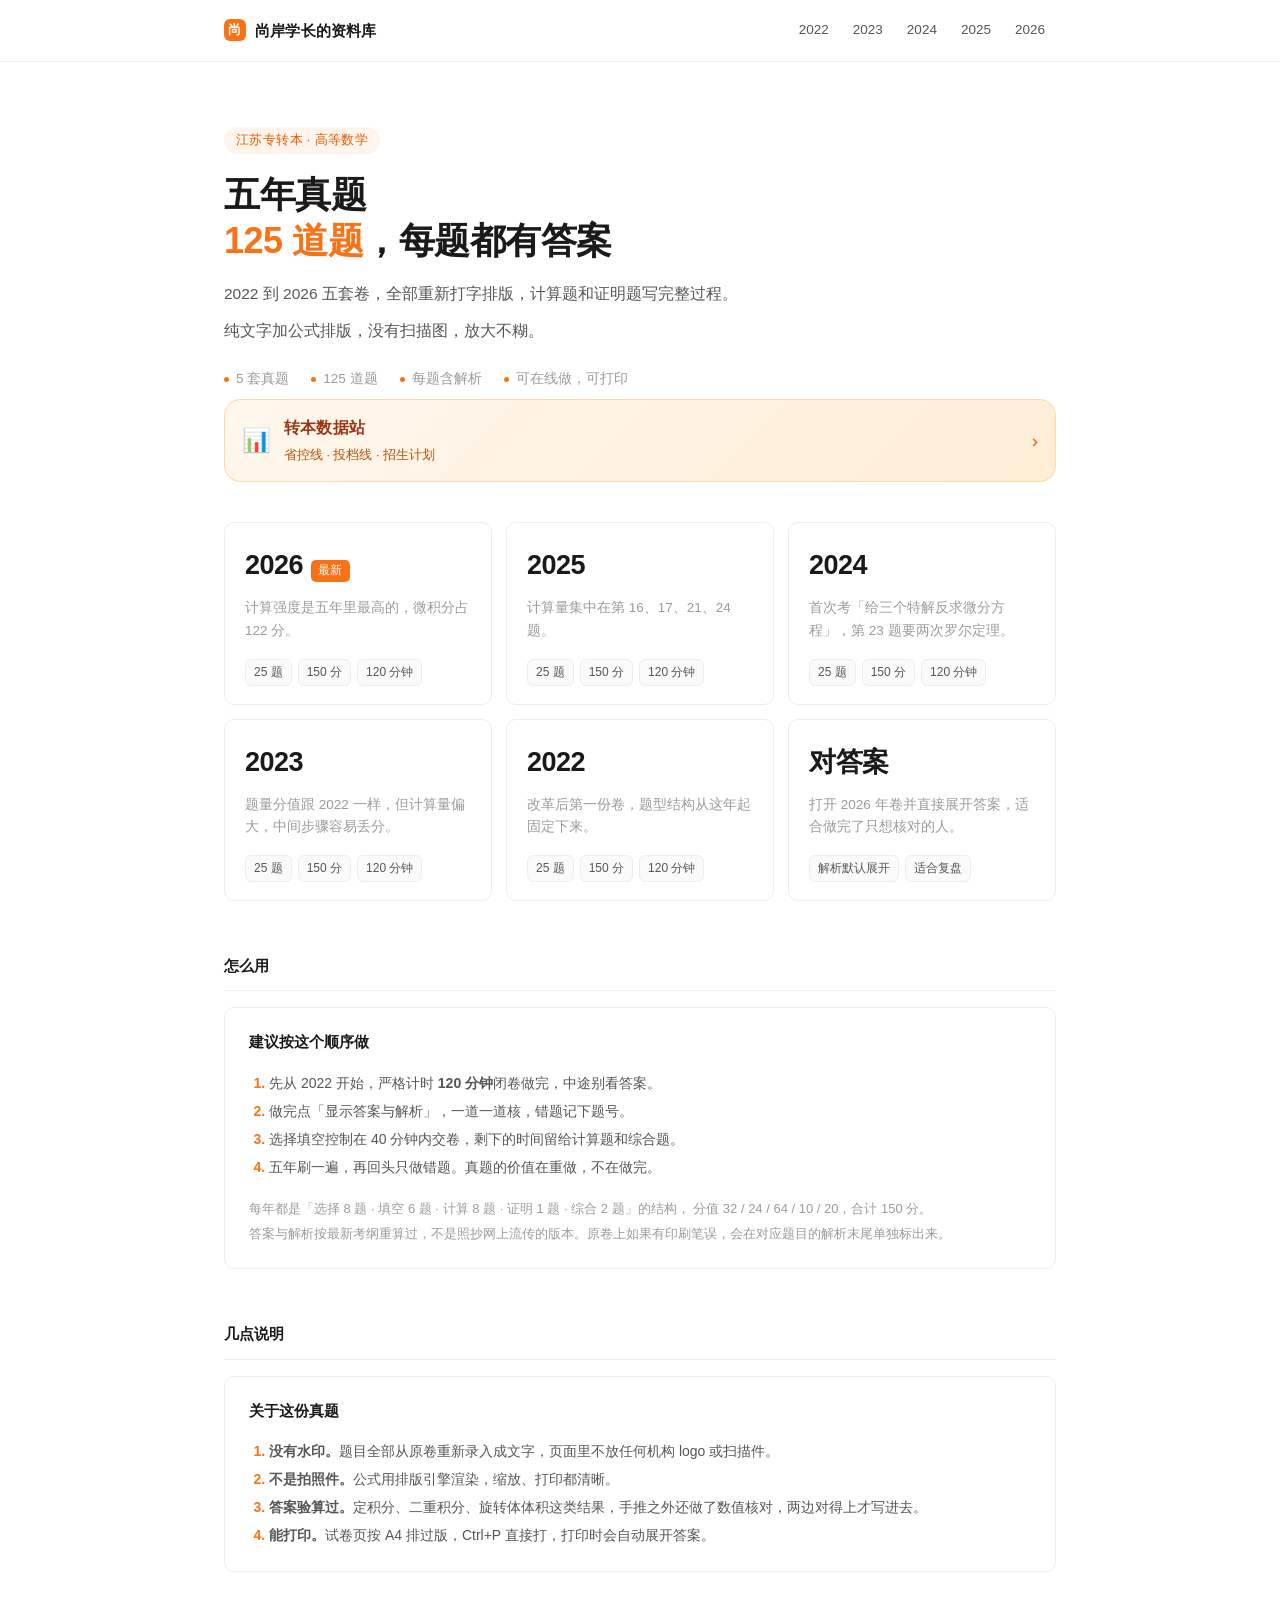
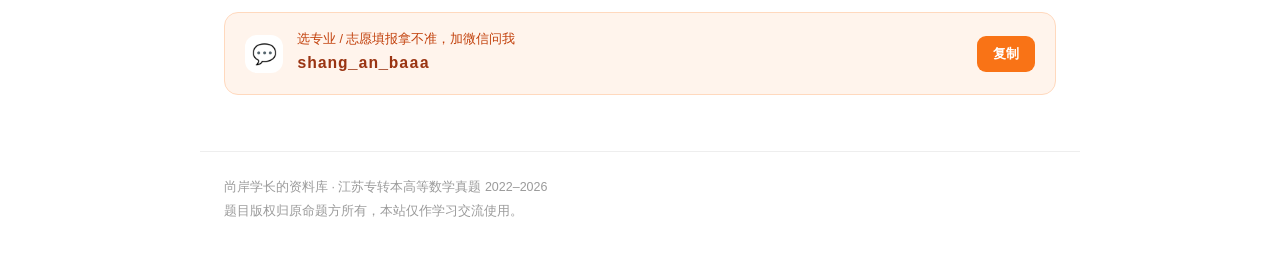
==== commit 8ef39eb0: "两个站页脚加微信号 shang_an_baaa（点击复制）；高数站补 favicon、数据站入口去掉院校库" ====
--- a/index.html
+++ b/index.html
@@ -6,6 +6,7 @@
 <title>尚岸学长的资料库 · 江苏专转本高等数学真题 2022–2026</title>
 <meta name="description" content="尚岸学长的资料库：2022 至 2026 年江苏省普通高校专转本选拔考试高等数学真题，共 125 题，全部含答案与完整解析，网页直接看，手机也能开。">
 <meta name="theme-color" content="#F97316">
+<link rel="icon" href="assets/favicon.svg" type="image/svg+xml">
 <link rel="stylesheet" href="assets/style.css">
 </head>
 <body>
@@ -38,8 +39,8 @@
     </div>
   </div>
 
-  <a href="data/" style="display:flex;align-items:center;gap:13px;margin:0 0 20px;padding:15px 17px;border-radius:16px;background:linear-gradient(135deg,#FFF7ED,#FFEDD5);border:1px solid #FED7AA;text-decoration:none"><span style="font-size:23px;line-height:1">📊</span><span style="flex:1"><b style="display:block;font-size:15.5px;color:#9A3412;letter-spacing:.2px">转本数据站</b><span style="font-size:12.5px;color:#B45309">省控线 · 投档线 · 招生计划 · 院校库</span></span><span style="color:#EA580C;font-size:19px;line-height:1">›</span></a>
-
+  <a href="data/" style="display:flex;align-items:center;gap:13px;margin:0 0 20px;padding:15px 17px;border-radius:16px;background:linear-gradient(135deg,#FFF7ED,#FFEDD5);border:1px solid #FED7AA;text-decoration:none"><span style="font-size:23px;line-height:1">📊</span><span style="flex:1"><b style="display:block;font-size:15.5px;color:#9A3412;letter-spacing:.2px">转本数据站</b><span style="font-size:12.5px;color:#B45309">省控线 · 投档线 · 招生计划</span></span><span style="color:#EA580C;font-size:19px;line-height:1">›</span></a>
+
   <div class="year-grid">
     <a class="ycard" href="paper.html?y=2026">
       <div class="yr">2026<small>最新</small></div>
@@ -107,11 +108,64 @@
 
 </div>
 
+<div class="wxcard">
+  <div class="wx-ico">💬</div>
+  <div class="wx-txt">
+    <div class="t1">选专业 / 志愿填报拿不准，加微信问我</div>
+    <div class="t2" id="wxid">shang_an_baaa</div>
+  </div>
+  <button class="wx-btn" id="wxcopy" type="button">复制</button>
+</div>
+
 <footer class="foot">
   尚岸学长的资料库 · 江苏专转本高等数学真题 2022–2026<br>
   题目版权归原命题方所有，本站仅作学习交流使用。
 </footer>
 
 <script src="assets/site.js"></script>
+<script>
+(function () {
+  var ID = 'shang_an_baaa';
+  var btn = document.getElementById('wxcopy');
+  var idEl = document.getElementById('wxid');
+  if (!btn) return;
+
+  // https 下优先 clipboard；微信内置浏览器常拦，退回 execCommand，再不行选中号码让用户长按
+  function legacy(t) {
+    return new Promise(function (res, rej) {
+      var ta = document.createElement('textarea');
+      ta.value = t;
+      ta.setAttribute('readonly', '');
+      ta.style.cssText = 'position:fixed;left:-9999px;top:0;opacity:0';
+      document.body.appendChild(ta);
+      ta.select();
+      ta.setSelectionRange(0, t.length);
+      var ok = false;
+      try { ok = document.execCommand('copy'); } catch (e) { ok = false; }
+      document.body.removeChild(ta);
+      ok ? res() : rej();
+    });
+  }
+
+  btn.addEventListener('click', function () {
+    var p = (navigator.clipboard && navigator.clipboard.writeText)
+      ? navigator.clipboard.writeText(ID).catch(function () { return legacy(ID); })
+      : legacy(ID);
+    p.then(function () {
+      btn.textContent = '已复制';
+      btn.classList.add('done');
+      setTimeout(function () { btn.textContent = '复制'; btn.classList.remove('done'); }, 1800);
+    }).catch(function () {
+      var r = document.createRange();
+      r.selectNodeContents(idEl);
+      var s = window.getSelection();
+      s.removeAllRanges();
+      s.addRange(r);
+      btn.textContent = '长按号码';
+      setTimeout(function () { btn.textContent = '复制'; }, 2400);
+    });
+  });
+})();
+</script>
 </body>
 </html>
--- a/assets/style.css
+++ b/assets/style.css
@@ -142,6 +142,40 @@
   max-width: 880px; margin: 56px auto 0; padding: 24px 24px 56px;
   font-size: 12.5px; color: var(--ink-3); line-height: 1.9;
   border-top: 1px solid var(--line);
+}
+
+/* ---------- 联系方式（页脚上方，点击复制微信号） ---------- */
+.wxcard {
+  max-width: 832px; margin: 40px auto 0; padding: 16px 20px;
+  display: flex; align-items: center; gap: 14px;
+  background: var(--o-t); border: 1px solid var(--o-line); border-radius: 14px;
+}
+.wxcard .wx-ico {
+  flex: 0 0 auto; width: 38px; height: 38px; border-radius: 12px;
+  background: #fff; display: flex; align-items: center; justify-content: center;
+  font-size: 20px; line-height: 1;
+}
+.wxcard .wx-txt { flex: 1; min-width: 0; }
+.wxcard .t1 { font-size: 12.5px; color: #C2410C; }
+.wxcard .t2 {
+  font-size: 16px; font-weight: 700; color: #9A3412; letter-spacing: .6px;
+  font-family: ui-monospace, SFMono-Regular, Menlo, Consolas, monospace;
+  word-break: break-all;
+}
+.wxcard .wx-btn {
+  flex: 0 0 auto; border: 0; border-radius: 9px; padding: 9px 16px;
+  background: var(--o); color: #fff; font-size: 13px; font-weight: 600;
+  font-family: inherit; cursor: pointer; transition: transform .12s, background .2s;
+}
+.wxcard .wx-btn:active { transform: scale(.95); }
+.wxcard .wx-btn.done { background: #15803D; }
+
+@media (max-width: 640px) {
+  .wxcard { margin: 28px 16px 0; padding: 13px 14px; gap: 11px; }
+  .wxcard .wx-ico { width: 34px; height: 34px; font-size: 18px; }
+  .wxcard .t1 { font-size: 11.5px; }
+  .wxcard .t2 { font-size: 15px; }
+  .wxcard .wx-btn { padding: 8px 13px; font-size: 12.5px; }
 }
 
 /* ---------- 试卷页 ---------- */
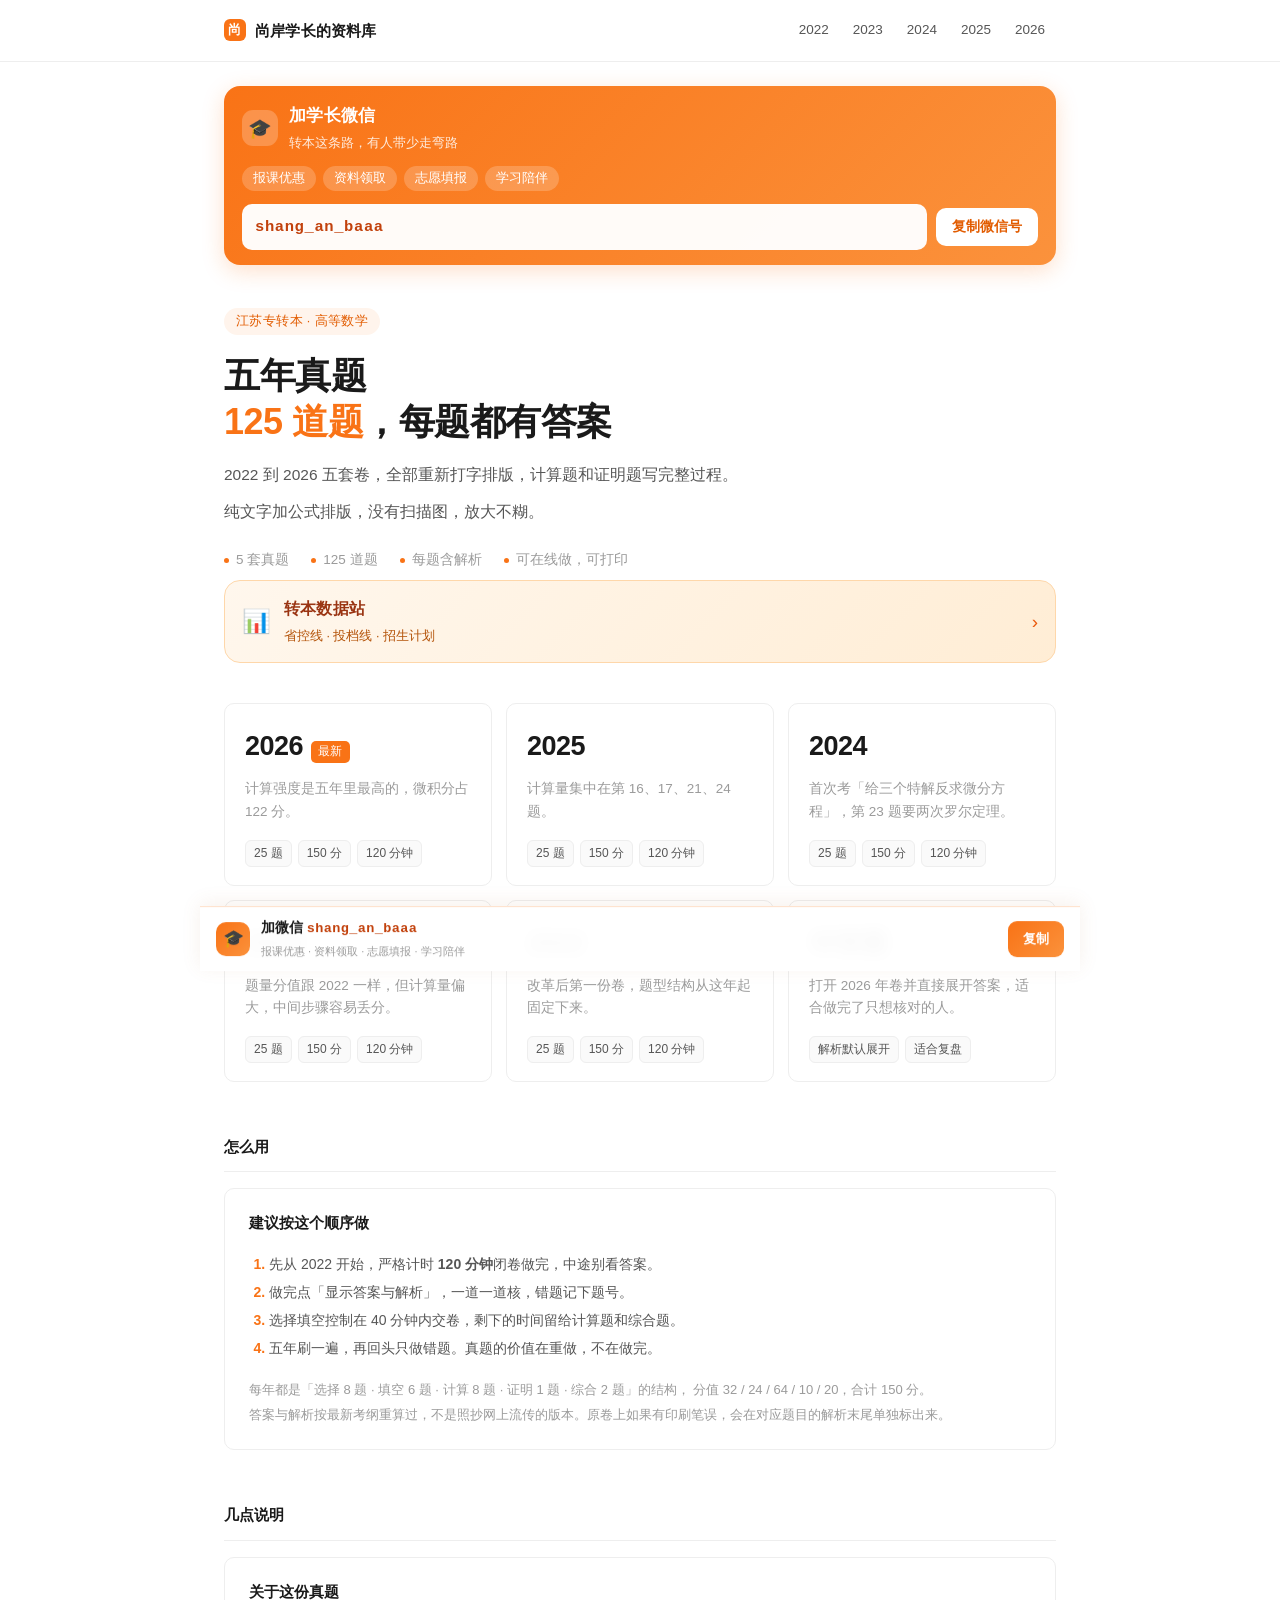
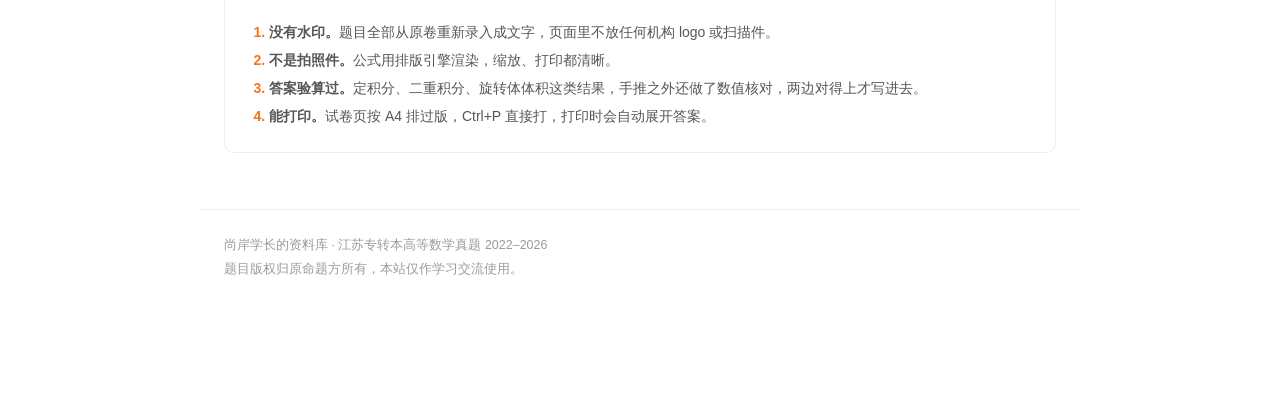
==== commit 5be2e4c1: "加微信改成首屏大卡 + 吸底悬浮条（报课优惠/资料领取/志愿填报/学习陪伴），不再放页脚" ====
--- a/index.html
+++ b/index.html
@@ -108,64 +108,12 @@
 
 </div>
 
-<div class="wxcard">
-  <div class="wx-ico">💬</div>
-  <div class="wx-txt">
-    <div class="t1">选专业 / 志愿填报拿不准，加微信问我</div>
-    <div class="t2" id="wxid">shang_an_baaa</div>
-  </div>
-  <button class="wx-btn" id="wxcopy" type="button">复制</button>
-</div>
-
 <footer class="foot">
   尚岸学长的资料库 · 江苏专转本高等数学真题 2022–2026<br>
   题目版权归原命题方所有，本站仅作学习交流使用。
 </footer>
 
 <script src="assets/site.js"></script>
-<script>
-(function () {
-  var ID = 'shang_an_baaa';
-  var btn = document.getElementById('wxcopy');
-  var idEl = document.getElementById('wxid');
-  if (!btn) return;
-
-  // https 下优先 clipboard；微信内置浏览器常拦，退回 execCommand，再不行选中号码让用户长按
-  function legacy(t) {
-    return new Promise(function (res, rej) {
-      var ta = document.createElement('textarea');
-      ta.value = t;
-      ta.setAttribute('readonly', '');
-      ta.style.cssText = 'position:fixed;left:-9999px;top:0;opacity:0';
-      document.body.appendChild(ta);
-      ta.select();
-      ta.setSelectionRange(0, t.length);
-      var ok = false;
-      try { ok = document.execCommand('copy'); } catch (e) { ok = false; }
-      document.body.removeChild(ta);
-      ok ? res() : rej();
-    });
-  }
-
-  btn.addEventListener('click', function () {
-    var p = (navigator.clipboard && navigator.clipboard.writeText)
-      ? navigator.clipboard.writeText(ID).catch(function () { return legacy(ID); })
-      : legacy(ID);
-    p.then(function () {
-      btn.textContent = '已复制';
-      btn.classList.add('done');
-      setTimeout(function () { btn.textContent = '复制'; btn.classList.remove('done'); }, 1800);
-    }).catch(function () {
-      var r = document.createRange();
-      r.selectNodeContents(idEl);
-      var s = window.getSelection();
-      s.removeAllRanges();
-      s.addRange(r);
-      btn.textContent = '长按号码';
-      setTimeout(function () { btn.textContent = '复制'; }, 2400);
-    });
-  });
-})();
-</script>
+<script src="assets/wx.js"></script>
 </body>
 </html>
--- a/assets/style.css
+++ b/assets/style.css
@@ -1,340 +1,396 @@
-/* 尚岸学长的资料库 · 江苏专转本高等数学真题
-   简约白底 + 橘色点缀，无第三方品牌元素 */
-
-:root {
-  --white: #FFFFFF;
-  --bg: #FFFFFF;
-  --soft: #FAFAFA;
-  --ink: #1A1A1A;
-  --ink-2: #565656;
-  --ink-3: #9B9B9B;
-  --line: #EEEEEE;
-  --line-2: #E2E2E2;
-  --o: #F97316;
-  --o-d: #E25C00;
-  --o-t: #FFF4EC;
-  --o-line: #FFD9BE;
-  --radius: 10px;
-}
-
-* { box-sizing: border-box; }
-
-html { -webkit-text-size-adjust: 100%; }
-
-body {
-  margin: 0;
-  background: var(--bg);
-  color: var(--ink);
-  font-family: -apple-system, BlinkMacSystemFont, "Segoe UI", "PingFang SC",
-               "Hiragino Sans GB", "Microsoft YaHei", "Helvetica Neue", Arial, sans-serif;
-  -webkit-font-smoothing: antialiased;
-  line-height: 1.7;
-  font-size: 15px;
-}
-
-a { color: var(--o-d); text-decoration: none; }
-a:hover { color: var(--o); }
-
-/* ---------- 顶部 ---------- */
-.topbar {
-  background: rgba(255,255,255,.94);
-  border-bottom: 1px solid var(--line);
-  backdrop-filter: saturate(180%) blur(10px);
-  position: sticky; top: 0; z-index: 50;
-}
-.topbar-in {
-  max-width: 880px; margin: 0 auto; padding: 14px 24px;
-  display: flex; align-items: center; gap: 12px;
-}
-.brand {
-  display: inline-flex; align-items: center; gap: 9px;
-  font-size: 15px; font-weight: 600; color: var(--ink); white-space: nowrap;
-  letter-spacing: .2px;
-}
-.brand:hover { color: var(--ink); }
-.brand .mark {
-  width: 22px; height: 22px; border-radius: 6px; background: var(--o);
-  color: #fff; font-size: 13px; font-weight: 600; line-height: 22px;
-  text-align: center; flex: 0 0 auto;
-}
-.topnav { margin-left: auto; display: flex; gap: 2px; flex-wrap: nowrap; }
-.topnav a {
-  font-size: 13.5px; color: var(--ink-2); padding: 5px 11px; border-radius: 7px;
-  transition: background .14s ease, color .14s ease;
-}
-.topnav a:hover { background: var(--soft); color: var(--ink); }
-.topnav a.on { background: var(--o); color: #fff; }
-
-/* ---------- 容器 ---------- */
-.wrap { max-width: 880px; margin: 0 auto; padding: 0 24px 0; }
-
-/* ---------- 首页 ---------- */
-.hero { padding: 64px 0 8px; }
-.hero .eyebrow {
-  display: inline-block; font-size: 12.5px; color: var(--o-d); background: var(--o-t);
-  border-radius: 999px; padding: 3px 12px; margin-bottom: 18px; letter-spacing: .4px;
-}
-.hero h1 {
-  font-size: 36px; line-height: 1.28; margin: 0 0 16px; font-weight: 700;
-  letter-spacing: -.5px;
-}
-.hero h1 .o { color: var(--o); }
-.hero p.lead {
-  font-size: 15.5px; color: var(--ink-2); margin: 0 0 8px; max-width: 620px; line-height: 1.85;
-}
-.hero .meta-line {
-  font-size: 13.5px; color: var(--ink-3); margin-top: 22px;
-  display: flex; gap: 10px 22px; flex-wrap: wrap;
-}
-.hero .meta-line span { display: inline-flex; align-items: center; gap: 7px; }
-.hero .meta-line span::before {
-  content: ""; width: 5px; height: 5px; border-radius: 50%; background: var(--o);
-}
-
-/* 年份卡 */
-.year-grid {
-  display: grid; grid-template-columns: repeat(auto-fill, minmax(258px, 1fr));
-  gap: 14px; margin-top: 40px;
-}
-.ycard {
-  display: flex; flex-direction: column;
-  background: var(--white); border: 1px solid var(--line);
-  border-radius: var(--radius); padding: 20px 20px 18px; position: relative;
-  transition: border-color .16s ease, box-shadow .16s ease, transform .16s ease;
-}
-.ycard:hover {
-  border-color: var(--o); box-shadow: 0 4px 18px -6px rgba(249,115,22,.18);
-  transform: translateY(-1px); color: inherit;
-}
-.ycard .yr {
-  font-size: 27px; font-weight: 700; letter-spacing: -.5px; color: var(--ink);
-  display: flex; align-items: baseline; gap: 8px;
-}
-.ycard .yr small {
-  font-size: 11.5px; font-weight: 500; color: #fff; background: var(--o);
-  border-radius: 5px; padding: 1px 7px; letter-spacing: .3px;
-}
-.ycard .desc { font-size: 13.5px; color: var(--ink-3); margin-top: 8px; line-height: 1.7; }
-.ycard .tags { margin-top: auto; padding-top: 16px; display: flex; gap: 6px; flex-wrap: wrap; }
-.tag {
-  font-size: 12px; color: var(--ink-2); background: var(--soft);
-  border: 1px solid var(--line); border-radius: 6px; padding: 2px 8px;
-}
-.ycard .go { position: absolute; right: 18px; top: 22px; font-size: 13px; color: var(--o); }
-
-/* 区块标题 */
-.section-title {
-  font-size: 15px; font-weight: 600; color: var(--ink); margin: 52px 0 16px;
-  padding-bottom: 12px; border-bottom: 1px solid var(--line);
-}
-
-.howto {
-  border: 1px solid var(--line); border-radius: var(--radius);
-  padding: 22px 24px; margin-top: 16px;
-}
-.howto h3 { font-size: 14.5px; margin: 0 0 14px; font-weight: 600; }
-.howto ol { margin: 0; padding-left: 20px; font-size: 14px; color: var(--ink-2); line-height: 2; }
-.howto ol li::marker { color: var(--o); font-weight: 600; }
-.howto .fine { font-size: 13px; color: var(--ink-3); margin-top: 16px; line-height: 1.9; }
-.howto .fine b { color: var(--ink-2); }
-
-footer.foot {
-  max-width: 880px; margin: 56px auto 0; padding: 24px 24px 56px;
-  font-size: 12.5px; color: var(--ink-3); line-height: 1.9;
-  border-top: 1px solid var(--line);
-}
-
-/* ---------- 联系方式（页脚上方，点击复制微信号） ---------- */
-.wxcard {
-  max-width: 832px; margin: 40px auto 0; padding: 16px 20px;
-  display: flex; align-items: center; gap: 14px;
-  background: var(--o-t); border: 1px solid var(--o-line); border-radius: 14px;
-}
-.wxcard .wx-ico {
-  flex: 0 0 auto; width: 38px; height: 38px; border-radius: 12px;
-  background: #fff; display: flex; align-items: center; justify-content: center;
-  font-size: 20px; line-height: 1;
-}
-.wxcard .wx-txt { flex: 1; min-width: 0; }
-.wxcard .t1 { font-size: 12.5px; color: #C2410C; }
-.wxcard .t2 {
-  font-size: 16px; font-weight: 700; color: #9A3412; letter-spacing: .6px;
-  font-family: ui-monospace, SFMono-Regular, Menlo, Consolas, monospace;
-  word-break: break-all;
-}
-.wxcard .wx-btn {
-  flex: 0 0 auto; border: 0; border-radius: 9px; padding: 9px 16px;
-  background: var(--o); color: #fff; font-size: 13px; font-weight: 600;
-  font-family: inherit; cursor: pointer; transition: transform .12s, background .2s;
-}
-.wxcard .wx-btn:active { transform: scale(.95); }
-.wxcard .wx-btn.done { background: #15803D; }
-
-@media (max-width: 640px) {
-  .wxcard { margin: 28px 16px 0; padding: 13px 14px; gap: 11px; }
-  .wxcard .wx-ico { width: 34px; height: 34px; font-size: 18px; }
-  .wxcard .t1 { font-size: 11.5px; }
-  .wxcard .t2 { font-size: 15px; }
-  .wxcard .wx-btn { padding: 8px 13px; font-size: 12.5px; }
-}
-
-/* ---------- 试卷页 ---------- */
-.paper-head { padding: 48px 0 0; text-align: center; }
-.paper-head h1 {
-  font-size: 23px; margin: 0 0 10px; font-weight: 700; letter-spacing: -.3px;
-}
-.paper-head .meta { font-size: 13px; color: var(--ink-3); margin: 0; }
-.paper-head .meta i { font-style: normal; margin: 0 10px; color: var(--line-2); }
-.paper-head .rule { height: 3px; width: 44px; background: var(--o); margin: 26px auto 0; border-radius: 2px; }
-
-.toolbar { display: flex; align-items: center; gap: 10px; flex-wrap: wrap; padding: 26px 0 0; }
-.btn {
-  font-family: inherit; font-size: 13.5px; cursor: pointer; line-height: 1.4;
-  background: var(--white); color: var(--ink-2);
-  border: 1px solid var(--line-2); border-radius: 8px; padding: 7px 15px;
-  transition: all .14s ease;
-}
-.btn:hover { border-color: var(--ink-3); color: var(--ink); }
-.btn.primary { background: var(--o); border-color: var(--o); color: #fff; font-weight: 500; }
-.btn.primary:hover { background: var(--o-d); border-color: var(--o-d); color: #fff; }
-.btn.on { background: var(--o-t); border-color: var(--o-line); color: var(--o-d); }
-.toolbar .spacer { flex: 1; }
-.toolbar .hint { font-size: 12.5px; color: var(--ink-3); }
-
-.notebox {
-  background: var(--soft); border: 1px solid var(--line);
-  padding: 13px 16px; font-size: 13px; color: var(--ink-2); line-height: 1.8;
-  margin: 18px 0 0; border-radius: 8px;
-}
-
-/* 分节 */
-.sec { margin-top: 46px; }
-.sec > h2 {
-  font-size: 16px; margin: 0 0 8px; font-weight: 700; letter-spacing: .2px;
-  position: relative; padding-left: 13px; line-height: 1.55;
-}
-.sec > h2::before {
-  content: ""; position: absolute; left: 0; top: .38em;
-  width: 3px; height: 15px; background: var(--o); border-radius: 2px;
-}
-.sec > h2 em { font-style: normal; font-size: 12.5px; color: var(--ink-3); font-weight: 400; margin-left: 8px; }
-.sec > .secnote { font-size: 13px; color: var(--ink-3); margin: 0 0 18px 13px; }
-
-/* 题目 */
-.q {
-  border: 1px solid var(--line); border-radius: var(--radius);
-  padding: 20px 22px 18px; margin: 0 0 12px; background: var(--white);
-  transition: border-color .16s ease;
-}
-.q:hover { border-color: var(--line-2); }
-.q .stem { font-size: 15px; line-height: 2; }
-.q .qn { color: var(--o); font-weight: 700; margin-right: 6px; }
-.opts { display: flex; flex-wrap: wrap; gap: 6px 40px; margin: 10px 0 0 23px; font-size: 14.5px; }
-.opts > div { min-width: 100px; }
-.opts .k { color: var(--ink-3); margin-right: 5px; font-weight: 600; }
-
-/* 解析 */
-.sol {
-  display: none; margin: 16px 0 0; padding: 16px 16px 6px;
-  border-top: 1px solid var(--line); background: var(--soft); border-radius: 8px;
-  font-size: 14px; line-height: 2; color: var(--ink-2);
-}
-body.show-answer .sol { display: block; }
-.sol .anstag {
-  display: inline-block; font-size: 12px; color: var(--o-d); background: var(--o-t);
-  border: 1px solid var(--o-line); border-radius: 5px;
-  padding: 1px 8px; margin-right: 9px; font-weight: 500;
-}
-.sol .lab {
-  display: inline; font-size: 12px; color: #7D7D7D;
-  letter-spacing: .5px; margin-right: 7px; font-weight: 500;
-}
-.solbody { margin-top: 8px; }
-.sol strong { color: var(--ink); font-weight: 600; }
-.sol p { margin: 6px 0; }
-
-/* 解析里的空行 → 段间距 */
-.pgap { display: block; height: 8px; }
-
-/* 表格 */
-.tbl { overflow-x: auto; margin: 10px 0; }
-.tbl table { border-collapse: collapse; font-size: 13.5px; }
-.tbl th, .tbl td { border: 1px solid var(--line-2); padding: 6px 15px; text-align: center; white-space: nowrap; }
-.tbl th { background: var(--white); font-weight: 600; color: var(--ink); }
-
-/* 卷尾答案速查（默认不显示，点开答案才出现） */
-.ansblock { display: none; margin-top: 46px; }
-body.show-answer .ansblock { display: block; }
-.ansblock > h2 {
-  font-size: 16px; margin: 0 0 6px; font-weight: 700;
-  position: relative; padding-left: 13px; line-height: 1.55;
-}
-.ansblock > h2::before {
-  content: ""; position: absolute; left: 0; top: .38em;
-  width: 3px; height: 15px; background: var(--o); border-radius: 2px;
-}
-.ansblock .sub { font-size: 13px; color: var(--ink-3); margin: 0 0 14px 13px; }
-.ansbox {
-  border: 1px solid var(--line); border-radius: var(--radius);
-  padding: 18px 20px; font-size: 14px; line-height: 2.1; background: var(--white);
-}
-.ansbox b { color: var(--o-d); font-weight: 600; }
-.ansbox .row { margin-bottom: 8px; }
-.ansbox .row:last-child { margin-bottom: 0; }
-.ansbox .cell { display: inline-block; margin-right: 18px; white-space: nowrap; }
-
-.paper-foot {
-  margin-top: 44px; padding: 22px 0 0; border-top: 1px solid var(--line);
-  text-align: center; font-size: 13px; color: var(--ink-3); line-height: 2;
-}
-
-/* MathJax */
-mjx-container { font-size: 103% !important; }
-mjx-container[display="true"] { margin: 10px 0 !important; }
-mjx-container[jax="SVG"][display="true"] { overflow-x: auto; overflow-y: hidden; }
-
-.loading { padding: 90px 0; text-align: center; color: var(--ink-3); font-size: 14px; }
-
-.totop {
-  position: fixed; right: 22px; bottom: 22px; z-index: 60;
-  width: 38px; height: 38px; border-radius: 50%;
-  background: var(--white); border: 1px solid var(--line-2); color: var(--ink-2);
-  box-shadow: 0 4px 14px -6px rgba(0,0,0,.18); cursor: pointer; font-size: 15px;
-  display: none; align-items: center; justify-content: center; font-family: inherit;
-}
-.totop.show { display: flex; }
-.totop:hover { border-color: var(--o); color: var(--o); }
-
-/* ---------- 打印 ---------- */
-@media print {
-  body { background: #fff; }
-  .topbar, .toolbar, .totop, footer.foot, .paper-foot { display: none !important; }
-  .wrap { max-width: none; padding: 0; }
-  .q { break-inside: avoid; page-break-inside: avoid; border-color: #ddd; }
-  .sol { display: block !important; background: #fff; }
-  .ansblock { display: block !important; }
-  a { color: inherit; }
-}
-
-@media (max-width: 640px) {
-  body { font-size: 14.5px; }
-  .hero { padding: 40px 0 0; }
-  .hero h1 { font-size: 26px; }
-  .hero .lead { font-size: 14.5px; }
-  .year-grid { grid-template-columns: 1fr; gap: 10px; margin-top: 28px; }
-  .topbar-in { padding: 11px 14px; gap: 6px; flex-wrap: nowrap; }
-  .brand { font-size: 14px; }
-  .brand .mark { width: 20px; height: 20px; line-height: 20px; font-size: 12px; }
-  .topnav { gap: 0; }
-  .topnav a { padding: 4px 6px; font-size: 12.5px; }
-  .wrap { padding: 0 16px; }
-  .q { padding: 16px 15px 14px; }
-  .opts { margin-left: 0; gap: 4px 20px; }
-  .opts > div { min-width: 44%; }
-  .sol { padding: 13px 12px 4px; font-size: 13.5px; }
-  .paper-head { padding: 32px 0 0; }
-  .paper-head h1 { font-size: 18px; }
-  mjx-container { font-size: 100% !important; }
-  .section-title { margin-top: 40px; }
-  .howto { padding: 18px 16px; }
-}
+/* 尚岸学长的资料库 · 江苏专转本高等数学真题
+   简约白底 + 橘色点缀，无第三方品牌元素 */
+
+:root {
+  --white: #FFFFFF;
+  --bg: #FFFFFF;
+  --soft: #FAFAFA;
+  --ink: #1A1A1A;
+  --ink-2: #565656;
+  --ink-3: #9B9B9B;
+  --line: #EEEEEE;
+  --line-2: #E2E2E2;
+  --o: #F97316;
+  --o-d: #E25C00;
+  --o-t: #FFF4EC;
+  --o-line: #FFD9BE;
+  --radius: 10px;
+}
+
+* { box-sizing: border-box; }
+
+html { -webkit-text-size-adjust: 100%; }
+
+body {
+  margin: 0;
+  background: var(--bg);
+  color: var(--ink);
+  font-family: -apple-system, BlinkMacSystemFont, "Segoe UI", "PingFang SC",
+               "Hiragino Sans GB", "Microsoft YaHei", "Helvetica Neue", Arial, sans-serif;
+  -webkit-font-smoothing: antialiased;
+  line-height: 1.7;
+  font-size: 15px;
+}
+
+a { color: var(--o-d); text-decoration: none; }
+a:hover { color: var(--o); }
+
+/* ---------- 顶部 ---------- */
+.topbar {
+  background: rgba(255,255,255,.94);
+  border-bottom: 1px solid var(--line);
+  backdrop-filter: saturate(180%) blur(10px);
+  position: sticky; top: 0; z-index: 50;
+}
+.topbar-in {
+  max-width: 880px; margin: 0 auto; padding: 14px 24px;
+  display: flex; align-items: center; gap: 12px;
+}
+.brand {
+  display: inline-flex; align-items: center; gap: 9px;
+  font-size: 15px; font-weight: 600; color: var(--ink); white-space: nowrap;
+  letter-spacing: .2px;
+}
+.brand:hover { color: var(--ink); }
+.brand .mark {
+  width: 22px; height: 22px; border-radius: 6px; background: var(--o);
+  color: #fff; font-size: 13px; font-weight: 600; line-height: 22px;
+  text-align: center; flex: 0 0 auto;
+}
+.topnav { margin-left: auto; display: flex; gap: 2px; flex-wrap: nowrap; }
+.topnav a {
+  font-size: 13.5px; color: var(--ink-2); padding: 5px 11px; border-radius: 7px;
+  transition: background .14s ease, color .14s ease;
+}
+.topnav a:hover { background: var(--soft); color: var(--ink); }
+.topnav a.on { background: var(--o); color: #fff; }
+
+/* ---------- 容器 ---------- */
+.wrap { max-width: 880px; margin: 0 auto; padding: 0 24px 0; }
+
+/* ---------- 首页 ---------- */
+.hero { padding: 64px 0 8px; }
+.hero .eyebrow {
+  display: inline-block; font-size: 12.5px; color: var(--o-d); background: var(--o-t);
+  border-radius: 999px; padding: 3px 12px; margin-bottom: 18px; letter-spacing: .4px;
+}
+.hero h1 {
+  font-size: 36px; line-height: 1.28; margin: 0 0 16px; font-weight: 700;
+  letter-spacing: -.5px;
+}
+.hero h1 .o { color: var(--o); }
+.hero p.lead {
+  font-size: 15.5px; color: var(--ink-2); margin: 0 0 8px; max-width: 620px; line-height: 1.85;
+}
+.hero .meta-line {
+  font-size: 13.5px; color: var(--ink-3); margin-top: 22px;
+  display: flex; gap: 10px 22px; flex-wrap: wrap;
+}
+.hero .meta-line span { display: inline-flex; align-items: center; gap: 7px; }
+.hero .meta-line span::before {
+  content: ""; width: 5px; height: 5px; border-radius: 50%; background: var(--o);
+}
+
+/* 年份卡 */
+.year-grid {
+  display: grid; grid-template-columns: repeat(auto-fill, minmax(258px, 1fr));
+  gap: 14px; margin-top: 40px;
+}
+.ycard {
+  display: flex; flex-direction: column;
+  background: var(--white); border: 1px solid var(--line);
+  border-radius: var(--radius); padding: 20px 20px 18px; position: relative;
+  transition: border-color .16s ease, box-shadow .16s ease, transform .16s ease;
+}
+.ycard:hover {
+  border-color: var(--o); box-shadow: 0 4px 18px -6px rgba(249,115,22,.18);
+  transform: translateY(-1px); color: inherit;
+}
+.ycard .yr {
+  font-size: 27px; font-weight: 700; letter-spacing: -.5px; color: var(--ink);
+  display: flex; align-items: baseline; gap: 8px;
+}
+.ycard .yr small {
+  font-size: 11.5px; font-weight: 500; color: #fff; background: var(--o);
+  border-radius: 5px; padding: 1px 7px; letter-spacing: .3px;
+}
+.ycard .desc { font-size: 13.5px; color: var(--ink-3); margin-top: 8px; line-height: 1.7; }
+.ycard .tags { margin-top: auto; padding-top: 16px; display: flex; gap: 6px; flex-wrap: wrap; }
+.tag {
+  font-size: 12px; color: var(--ink-2); background: var(--soft);
+  border: 1px solid var(--line); border-radius: 6px; padding: 2px 8px;
+}
+.ycard .go { position: absolute; right: 18px; top: 22px; font-size: 13px; color: var(--o); }
+
+/* 区块标题 */
+.section-title {
+  font-size: 15px; font-weight: 600; color: var(--ink); margin: 52px 0 16px;
+  padding-bottom: 12px; border-bottom: 1px solid var(--line);
+}
+
+.howto {
+  border: 1px solid var(--line); border-radius: var(--radius);
+  padding: 22px 24px; margin-top: 16px;
+}
+.howto h3 { font-size: 14.5px; margin: 0 0 14px; font-weight: 600; }
+.howto ol { margin: 0; padding-left: 20px; font-size: 14px; color: var(--ink-2); line-height: 2; }
+.howto ol li::marker { color: var(--o); font-weight: 600; }
+.howto .fine { font-size: 13px; color: var(--ink-3); margin-top: 16px; line-height: 1.9; }
+.howto .fine b { color: var(--ink-2); }
+
+footer.foot {
+  max-width: 880px; margin: 56px auto 0; padding: 24px 24px 56px;
+  font-size: 12.5px; color: var(--ink-3); line-height: 1.9;
+  border-top: 1px solid var(--line);
+}
+
+/* ---------- 加微信：首屏大卡 ---------- */
+.wxhero {
+  margin: 24px 0 20px; padding: 16px 18px 15px;
+  border-radius: 16px; color: #fff;
+  background: linear-gradient(135deg, #F97316 0%, #FB923C 100%);
+  box-shadow: 0 6px 22px rgba(249, 115, 22, .22);
+}
+.wxhero-top { display: flex; align-items: center; gap: 11px; }
+.wxhero-ico {
+  flex: 0 0 auto; width: 36px; height: 36px; border-radius: 11px;
+  background: rgba(255, 255, 255, .22); display: flex; align-items: center;
+  justify-content: center; font-size: 19px; line-height: 1;
+}
+.wxhero-t { font-size: 17px; font-weight: 700; letter-spacing: .3px; }
+.wxhero-s { font-size: 12.5px; color: rgba(255, 255, 255, .85); margin-top: 2px; }
+.wxhero-tags { display: flex; flex-wrap: wrap; gap: 7px; margin: 12px 0 13px; }
+.wxhero-tag {
+  font-size: 12.5px; line-height: 1; padding: 6px 11px; border-radius: 999px;
+  background: rgba(255, 255, 255, .2); color: #fff;
+}
+.wxhero-act { display: flex; align-items: center; gap: 9px; }
+.wxhero-id {
+  flex: 1; min-width: 0; padding: 10px 13px; border-radius: 10px;
+  background: rgba(255, 255, 255, .97); color: #C2410C;
+  font-size: 15.5px; font-weight: 700; letter-spacing: .6px;
+  font-family: ui-monospace, SFMono-Regular, Menlo, Consolas, monospace;
+  overflow: hidden; text-overflow: ellipsis; white-space: nowrap;
+}
+.wxhero-btn {
+  flex: 0 0 auto; border: 0; border-radius: 10px; padding: 10px 16px;
+  background: #fff; color: #E25C00; font-size: 13.5px; font-weight: 700;
+  font-family: inherit; cursor: pointer; transition: transform .12s, background .2s, color .2s;
+}
+.wxhero-btn:active { transform: scale(.95); }
+.wxhero-btn.done { background: #15803D; color: #fff; }
+/* 大卡紧挨 hero 时，别留 64px 大空档 */
+.wxhero + .hero { padding-top: 22px; }
+
+/* ---------- 加微信：吸底悬浮条 ---------- */
+.wxbar {
+  position: fixed; left: 0; right: 0; bottom: 0; z-index: 90;
+  max-width: 880px; margin: 0 auto;
+  display: flex; align-items: center; gap: 11px;
+  padding: 10px 16px calc(10px + env(safe-area-inset-bottom));
+  background: rgba(255, 255, 255, .97);
+  border-top: 1px solid #FFE1CA;
+  box-shadow: 0 -4px 18px rgba(180, 120, 70, .1);
+  backdrop-filter: blur(8px);
+  transform: translateY(110%); transition: transform .28s ease;
+}
+.wxbar.on { transform: translateY(0); }
+.wxbar-ico {
+  flex: 0 0 auto; width: 34px; height: 34px; border-radius: 10px;
+  background: linear-gradient(135deg, #F97316, #FB923C); color: #fff;
+  display: flex; align-items: center; justify-content: center; font-size: 17px;
+}
+.wxbar-txt { flex: 1; min-width: 0; }
+.wxbar-l1 {
+  font-size: 13.5px; color: var(--ink); font-weight: 600; white-space: nowrap;
+  overflow: hidden; text-overflow: ellipsis;
+}
+.wxbar-l1 b {
+  color: #C2410C; font-family: ui-monospace, SFMono-Regular, Menlo, Consolas, monospace;
+  letter-spacing: .4px;
+}
+.wxbar-l2 { font-size: 11px; color: var(--ink-3); margin-top: 1px; }
+.wxbar-btn {
+  flex: 0 0 auto; border: 0; border-radius: 9px; padding: 9px 15px;
+  background: linear-gradient(135deg, #F97316, #FB923C); color: #fff;
+  font-size: 13px; font-weight: 700; font-family: inherit; cursor: pointer;
+  transition: transform .12s, background .2s;
+}
+.wxbar-btn:active { transform: scale(.95); }
+.wxbar-btn.done { background: #15803D; }
+body.has-wxbar { padding-bottom: calc(74px + env(safe-area-inset-bottom)); }
+
+@media (max-width: 640px) {
+  .wxhero { margin: 18px 0 16px; padding: 14px 14px 13px; }
+  .wxhero-t { font-size: 16px; }
+  .wxhero-s { font-size: 11.5px; }
+  .wxhero-tags { gap: 6px; margin: 10px 0 11px; }
+  .wxhero-tag { font-size: 11.5px; padding: 6px 9px; }
+  .wxhero-id { font-size: 14.5px; padding: 9px 11px; }
+  .wxhero-btn { padding: 9px 13px; font-size: 12.5px; }
+  .wxbar { padding: 9px 14px calc(9px + env(safe-area-inset-bottom)); gap: 10px; }
+  .wxbar-l1 { font-size: 13px; }
+  .wxbar-l2 { font-size: 10.5px; }
+  .wxbar-btn { padding: 8px 13px; font-size: 12.5px; }
+}
+
+/* ---------- 试卷页 ---------- */
+.paper-head { padding: 48px 0 0; text-align: center; }
+.paper-head h1 {
+  font-size: 23px; margin: 0 0 10px; font-weight: 700; letter-spacing: -.3px;
+}
+.paper-head .meta { font-size: 13px; color: var(--ink-3); margin: 0; }
+.paper-head .meta i { font-style: normal; margin: 0 10px; color: var(--line-2); }
+.paper-head .rule { height: 3px; width: 44px; background: var(--o); margin: 26px auto 0; border-radius: 2px; }
+
+.toolbar { display: flex; align-items: center; gap: 10px; flex-wrap: wrap; padding: 26px 0 0; }
+.btn {
+  font-family: inherit; font-size: 13.5px; cursor: pointer; line-height: 1.4;
+  background: var(--white); color: var(--ink-2);
+  border: 1px solid var(--line-2); border-radius: 8px; padding: 7px 15px;
+  transition: all .14s ease;
+}
+.btn:hover { border-color: var(--ink-3); color: var(--ink); }
+.btn.primary { background: var(--o); border-color: var(--o); color: #fff; font-weight: 500; }
+.btn.primary:hover { background: var(--o-d); border-color: var(--o-d); color: #fff; }
+.btn.on { background: var(--o-t); border-color: var(--o-line); color: var(--o-d); }
+.toolbar .spacer { flex: 1; }
+.toolbar .hint { font-size: 12.5px; color: var(--ink-3); }
+
+.notebox {
+  background: var(--soft); border: 1px solid var(--line);
+  padding: 13px 16px; font-size: 13px; color: var(--ink-2); line-height: 1.8;
+  margin: 18px 0 0; border-radius: 8px;
+}
+
+/* 分节 */
+.sec { margin-top: 46px; }
+.sec > h2 {
+  font-size: 16px; margin: 0 0 8px; font-weight: 700; letter-spacing: .2px;
+  position: relative; padding-left: 13px; line-height: 1.55;
+}
+.sec > h2::before {
+  content: ""; position: absolute; left: 0; top: .38em;
+  width: 3px; height: 15px; background: var(--o); border-radius: 2px;
+}
+.sec > h2 em { font-style: normal; font-size: 12.5px; color: var(--ink-3); font-weight: 400; margin-left: 8px; }
+.sec > .secnote { font-size: 13px; color: var(--ink-3); margin: 0 0 18px 13px; }
+
+/* 题目 */
+.q {
+  border: 1px solid var(--line); border-radius: var(--radius);
+  padding: 20px 22px 18px; margin: 0 0 12px; background: var(--white);
+  transition: border-color .16s ease;
+}
+.q:hover { border-color: var(--line-2); }
+.q .stem { font-size: 15px; line-height: 2; }
+.q .qn { color: var(--o); font-weight: 700; margin-right: 6px; }
+.opts { display: flex; flex-wrap: wrap; gap: 6px 40px; margin: 10px 0 0 23px; font-size: 14.5px; }
+.opts > div { min-width: 100px; }
+.opts .k { color: var(--ink-3); margin-right: 5px; font-weight: 600; }
+
+/* 解析 */
+.sol {
+  display: none; margin: 16px 0 0; padding: 16px 16px 6px;
+  border-top: 1px solid var(--line); background: var(--soft); border-radius: 8px;
+  font-size: 14px; line-height: 2; color: var(--ink-2);
+}
+body.show-answer .sol { display: block; }
+.sol .anstag {
+  display: inline-block; font-size: 12px; color: var(--o-d); background: var(--o-t);
+  border: 1px solid var(--o-line); border-radius: 5px;
+  padding: 1px 8px; margin-right: 9px; font-weight: 500;
+}
+.sol .lab {
+  display: inline; font-size: 12px; color: #7D7D7D;
+  letter-spacing: .5px; margin-right: 7px; font-weight: 500;
+}
+.solbody { margin-top: 8px; }
+.sol strong { color: var(--ink); font-weight: 600; }
+.sol p { margin: 6px 0; }
+
+/* 解析里的空行 → 段间距 */
+.pgap { display: block; height: 8px; }
+
+/* 表格 */
+.tbl { overflow-x: auto; margin: 10px 0; }
+.tbl table { border-collapse: collapse; font-size: 13.5px; }
+.tbl th, .tbl td { border: 1px solid var(--line-2); padding: 6px 15px; text-align: center; white-space: nowrap; }
+.tbl th { background: var(--white); font-weight: 600; color: var(--ink); }
+
+/* 卷尾答案速查（默认不显示，点开答案才出现） */
+.ansblock { display: none; margin-top: 46px; }
+body.show-answer .ansblock { display: block; }
+.ansblock > h2 {
+  font-size: 16px; margin: 0 0 6px; font-weight: 700;
+  position: relative; padding-left: 13px; line-height: 1.55;
+}
+.ansblock > h2::before {
+  content: ""; position: absolute; left: 0; top: .38em;
+  width: 3px; height: 15px; background: var(--o); border-radius: 2px;
+}
+.ansblock .sub { font-size: 13px; color: var(--ink-3); margin: 0 0 14px 13px; }
+.ansbox {
+  border: 1px solid var(--line); border-radius: var(--radius);
+  padding: 18px 20px; font-size: 14px; line-height: 2.1; background: var(--white);
+}
+.ansbox b { color: var(--o-d); font-weight: 600; }
+.ansbox .row { margin-bottom: 8px; }
+.ansbox .row:last-child { margin-bottom: 0; }
+.ansbox .cell { display: inline-block; margin-right: 18px; white-space: nowrap; }
+
+.paper-foot {
+  margin-top: 44px; padding: 22px 0 0; border-top: 1px solid var(--line);
+  text-align: center; font-size: 13px; color: var(--ink-3); line-height: 2;
+}
+
+/* MathJax */
+mjx-container { font-size: 103% !important; }
+mjx-container[display="true"] { margin: 10px 0 !important; }
+mjx-container[jax="SVG"][display="true"] { overflow-x: auto; overflow-y: hidden; }
+
+.loading { padding: 90px 0; text-align: center; color: var(--ink-3); font-size: 14px; }
+
+.totop {
+  position: fixed; right: 22px; bottom: 22px; z-index: 60;
+  width: 38px; height: 38px; border-radius: 50%;
+  background: var(--white); border: 1px solid var(--line-2); color: var(--ink-2);
+  box-shadow: 0 4px 14px -6px rgba(0,0,0,.18); cursor: pointer; font-size: 15px;
+  display: none; align-items: center; justify-content: center; font-family: inherit;
+}
+.totop.show { display: flex; }
+.totop:hover { border-color: var(--o); color: var(--o); }
+
+/* ---------- 打印 ---------- */
+@media print {
+  body { background: #fff; }
+  .topbar, .toolbar, .totop, footer.foot, .paper-foot, .wxbar, .wxhero { display: none !important; }
+  .wrap { max-width: none; padding: 0; }
+  .q { break-inside: avoid; page-break-inside: avoid; border-color: #ddd; }
+  .sol { display: block !important; background: #fff; }
+  .ansblock { display: block !important; }
+  a { color: inherit; }
+}
+
+@media (max-width: 640px) {
+  body { font-size: 14.5px; }
+  .hero { padding: 40px 0 0; }
+  .hero h1 { font-size: 26px; }
+  .hero .lead { font-size: 14.5px; }
+  .year-grid { grid-template-columns: 1fr; gap: 10px; margin-top: 28px; }
+  .topbar-in { padding: 11px 14px; gap: 6px; flex-wrap: nowrap; }
+  .brand { font-size: 14px; }
+  .brand .mark { width: 20px; height: 20px; line-height: 20px; font-size: 12px; }
+  .topnav { gap: 0; }
+  .topnav a { padding: 4px 6px; font-size: 12.5px; }
+  .wrap { padding: 0 16px; }
+  .q { padding: 16px 15px 14px; }
+  .opts { margin-left: 0; gap: 4px 20px; }
+  .opts > div { min-width: 44%; }
+  .sol { padding: 13px 12px 4px; font-size: 13.5px; }
+  .paper-head { padding: 32px 0 0; }
+  .paper-head h1 { font-size: 18px; }
+  mjx-container { font-size: 100% !important; }
+  .section-title { margin-top: 40px; }
+  .howto { padding: 18px 16px; }
+}
